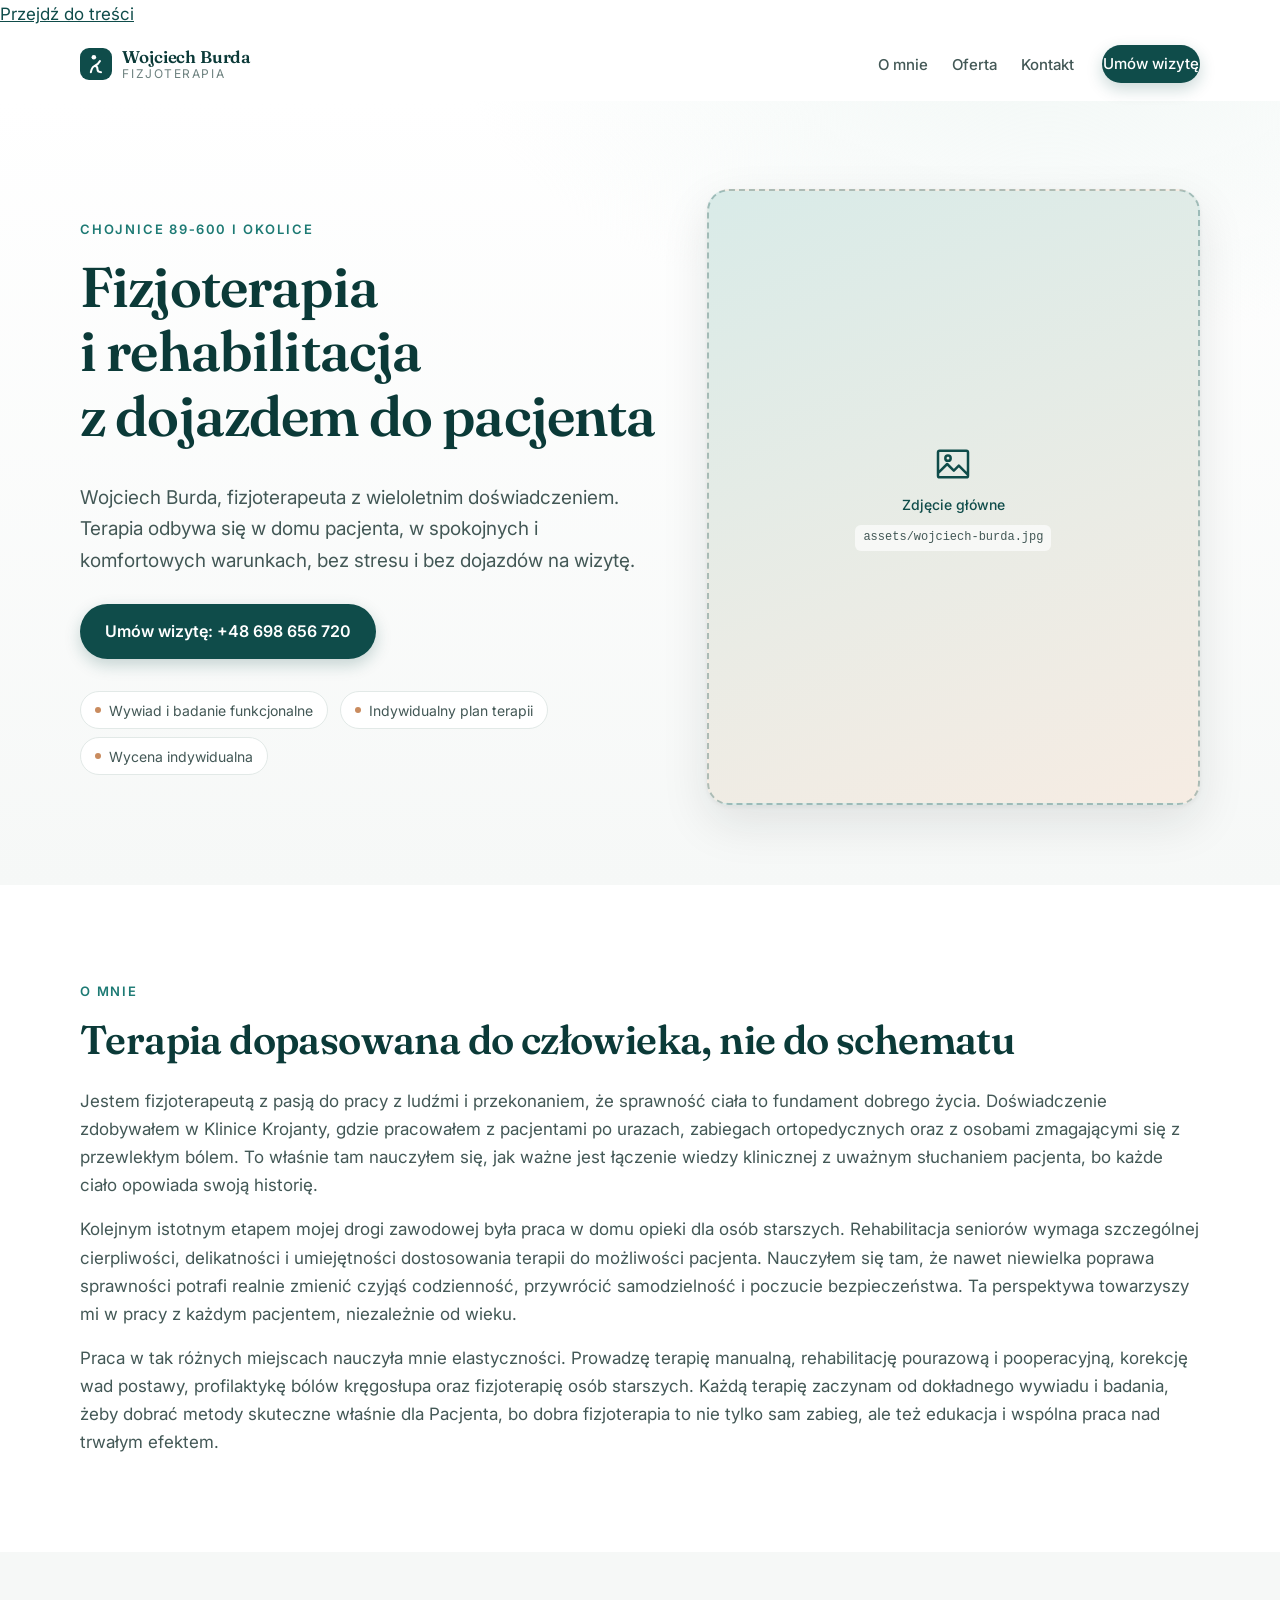
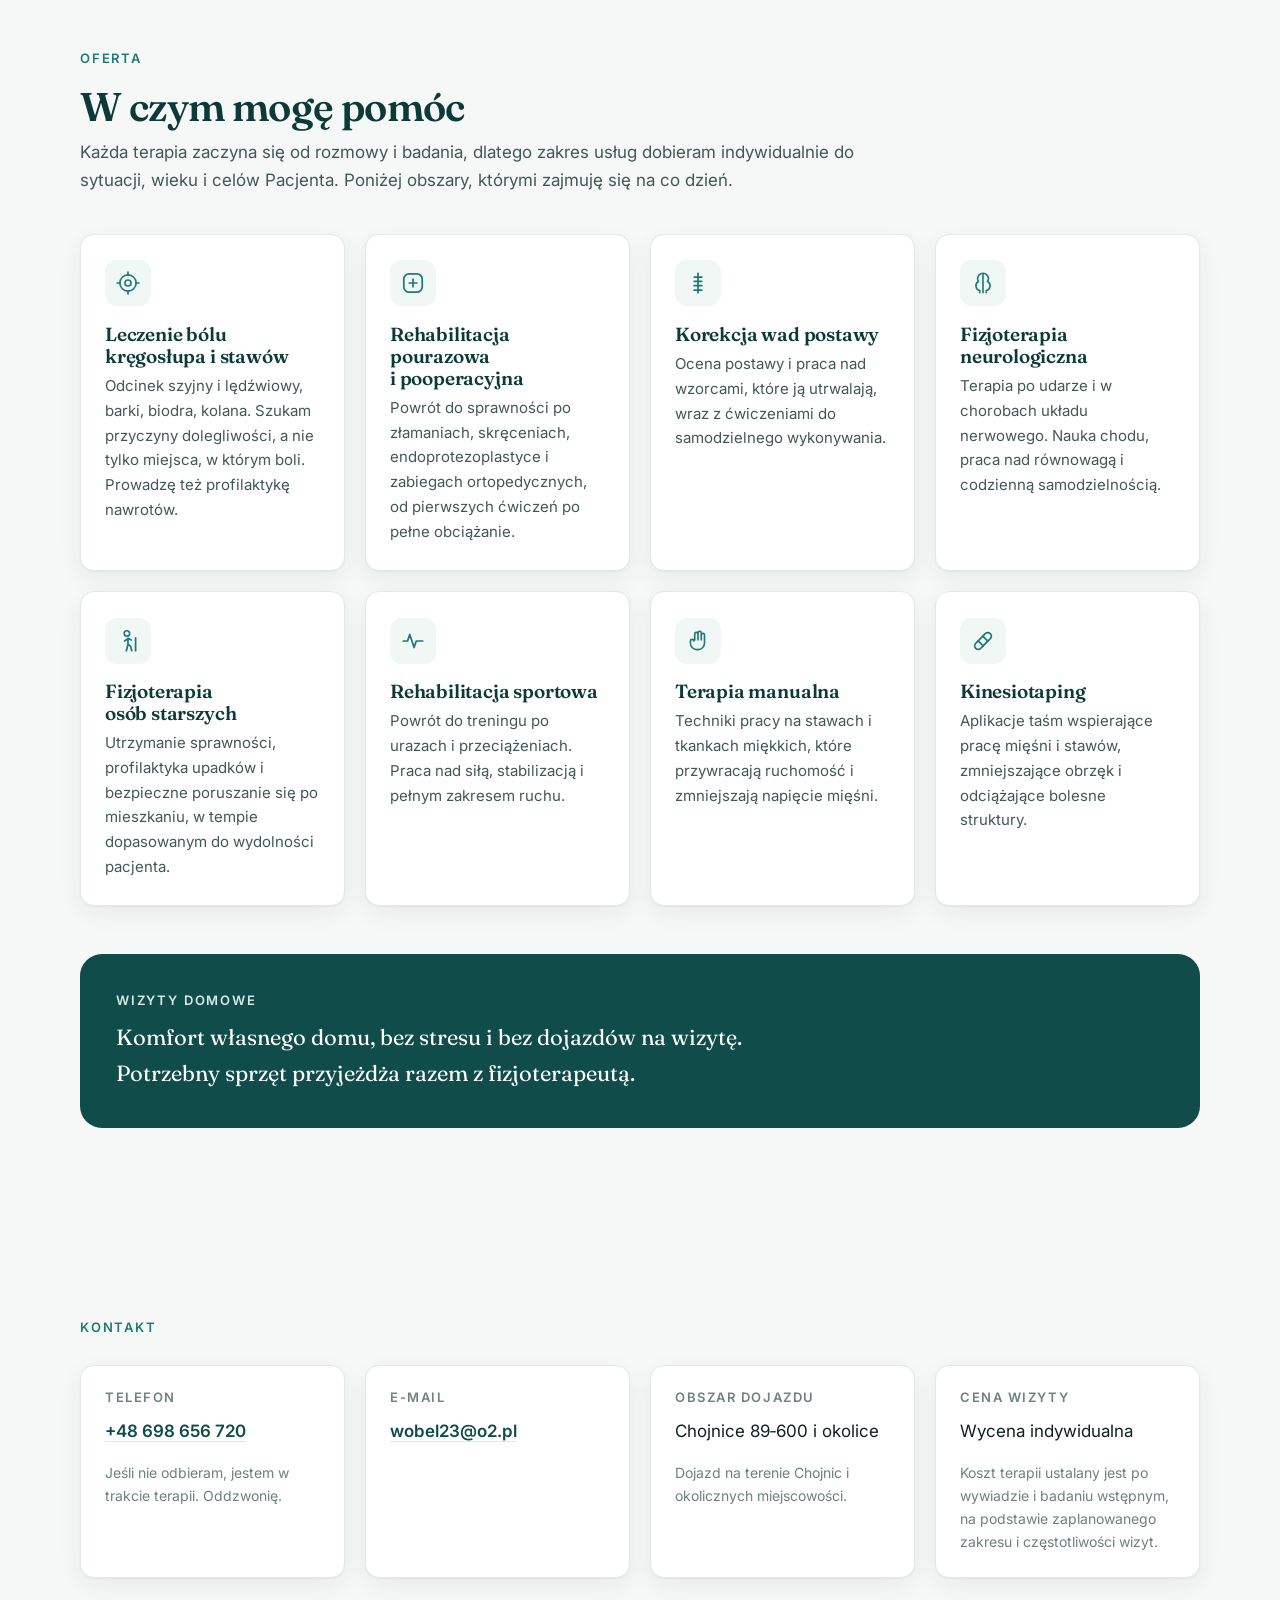
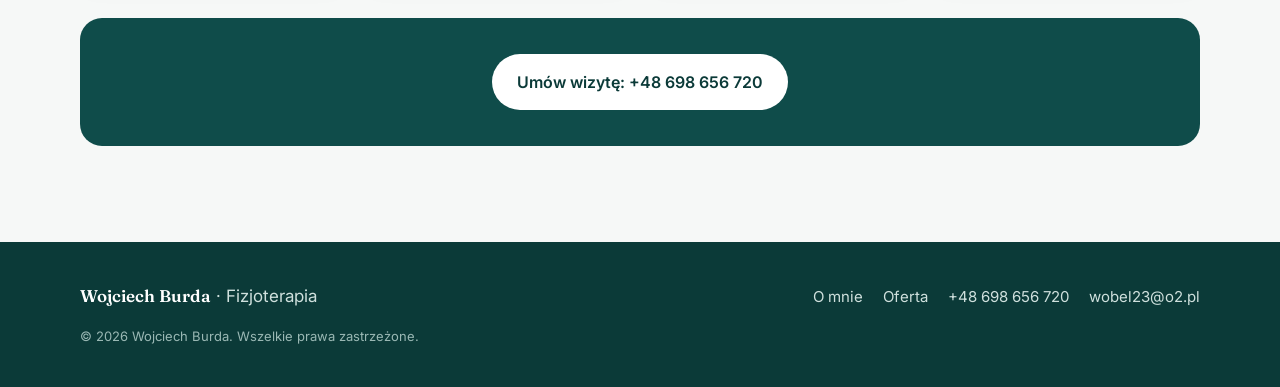
==== index.html @ 3392fbfb "Zmień znak marki na postać w ruchu Monogram WB był poprawny, ale nie mówił nic o tym, czym zajmuje s" ====
<!doctype html>
<html lang="pl">
<head>
<meta charset="utf-8">
<meta name="viewport" content="width=device-width, initial-scale=1">
<title>Wojciech Burda, fizjoterapia z dojazdem, Chojnice i okolice</title>
<meta name="description" content="Wojciech Burda, fizjoterapeuta z wieloletnim doświadczeniem. Terapia z dojazdem do domu pacjenta, Chojnice i okolice: rehabilitacja sportowa, terapia manualna, fizjoterapia neurologiczna, leczenie bólu. Tel. 698 656 720.">
<meta name="theme-color" content="#0f4c4a">
<link rel="canonical" href="https://maciejburda.github.io/burda-fizjo/">

<meta property="og:type" content="website">
<meta property="og:locale" content="pl_PL">
<meta property="og:title" content="Wojciech Burda, fizjoterapia z dojazdem, Chojnice i okolice">
<meta property="og:description" content="Terapia z dojazdem do domu pacjenta: rehabilitacja sportowa, terapia manualna, fizjoterapia neurologiczna, leczenie bólu. Tel. 698 656 720.">
<meta property="og:url" content="https://maciejburda.github.io/burda-fizjo/">
<meta property="og:image" content="https://maciejburda.github.io/burda-fizjo/assets/og-image.jpg">
<meta name="twitter:card" content="summary_large_image">

<link rel="icon" href="assets/favicon.svg" type="image/svg+xml">
<link rel="preconnect" href="https://fonts.googleapis.com">
<link rel="preconnect" href="https://fonts.gstatic.com" crossorigin>
<link rel="stylesheet" href="https://fonts.googleapis.com/css2?family=Fraunces:opsz,wght@9..144,400;9..144,600&family=Inter:wght@400;500;600&display=swap">
<link rel="stylesheet" href="styles.css">
</head>
<body>
<a class="skip-link" href="#main">Przejdź do treści</a>

<header class="site-header" id="top">
  <div class="wrap header-inner">
    <a class="brand" href="#top">
      <span class="brand-mark" aria-hidden="true">
        <svg viewBox="0 0 32 32" width="32" height="32"><rect width="32" height="32" rx="9" fill="currentColor"/><g transform="translate(4.5 4.5) scale(.719)" fill="none" stroke="#ffffff" stroke-width="2.8" stroke-linecap="round" stroke-linejoin="round"><circle cx="13" cy="6.6" r="3.2" fill="#ffffff" stroke="none"/><path d="M8.8 27.4c1.3-5.6 3.3-8.6 6-8.6 2.4 0 3.3 2.2 3.3 5 0 2.7 1.6 3.6 4.9 3.6"/><path d="M14.6 18.4c2.9-1.2 5.3-3.4 6.9-6.5"/></g></svg>
      </span>
      <span class="brand-text">
        <strong>Wojciech Burda</strong>
        <small>Fizjoterapia</small>
      </span>
    </a>

    <button class="nav-toggle" aria-expanded="false" aria-controls="site-nav" aria-label="Menu">
      <span class="nav-toggle-bars" aria-hidden="true"></span>
    </button>

    <nav class="site-nav" id="site-nav" aria-label="Nawigacja główna">
      <ul>
        <li><a href="#o-mnie">O mnie</a></li>
        <li><a href="#oferta">Oferta</a></li>
        <li><a href="#kontakt">Kontakt</a></li>
      </ul>
      <a class="btn btn-primary btn-sm nav-cta" href="tel:+48698656720">Umów wizytę</a>
    </nav>
  </div>
</header>

<main id="main">

  <section class="hero">
    <div class="wrap hero-inner">
      <div class="hero-copy">
        <p class="eyebrow">Chojnice 89&#8209;600 i okolice</p>
        <h1>Fizjoterapia i&nbsp;rehabilitacja z&nbsp;dojazdem do&nbsp;pacjenta</h1>
        <p class="lead">
          Wojciech Burda, fizjoterapeuta z wieloletnim doświadczeniem. Terapia odbywa się
          w domu pacjenta, w spokojnych i komfortowych warunkach, bez stresu i bez dojazdów
          na wizytę.
        </p>
        <div class="hero-actions">
          <a class="btn btn-primary" href="tel:+48698656720">Umów wizytę: +48&nbsp;698&nbsp;656&nbsp;720</a>
        </div>
        <ul class="hero-badges">
          <li>Wywiad i badanie funkcjonalne</li>
          <li>Indywidualny plan terapii</li>
          <li>Wycena indywidualna</li>
        </ul>
      </div>

      <div class="hero-media">
        <!-- MIEJSCE NA ZDJĘCIE. Wgraj plik do assets/ i podmień cały blok .photo-slot na:
             <img src="assets/wojciech-burda.jpg" alt="Wojciech Burda podczas terapii"> -->
        <div class="photo-slot">
            <svg viewBox="0 0 24 24" width="40" height="40" aria-hidden="true"><path d="M3 17.5 8.5 12l4 4 3-3 5.5 5.5M4 4h16a1 1 0 0 1 1 1v14a1 1 0 0 1-1 1H4a1 1 0 0 1-1-1V5a1 1 0 0 1 1-1Z" fill="none" stroke="currentColor" stroke-width="1.5" stroke-linecap="round" stroke-linejoin="round"/><circle cx="9" cy="8.5" r="1.6" fill="none" stroke="currentColor" stroke-width="1.5"/></svg>
            <span>Zdjęcie główne</span>
            <code>assets/wojciech-burda.jpg</code>
          </div>
      </div>
    </div>
  </section>

  <section class="section" id="o-mnie">
    <div class="wrap two-col">
      <div class="col-narrow">
        <p class="eyebrow">O mnie</p>
        <h2>Terapia dopasowana do&nbsp;człowieka, nie do&nbsp;schematu</h2>
      </div>
      <div class="col-wide prose">
        <p>
          Jestem fizjoterapeutą z pasją do pracy z ludźmi i przekonaniem, że sprawność ciała
          to fundament dobrego życia. Doświadczenie zdobywałem w Klinice Krojanty, gdzie
          pracowałem z pacjentami po urazach, zabiegach ortopedycznych oraz z osobami
          zmagającymi się z przewlekłym bólem. To właśnie tam nauczyłem się, jak ważne jest
          łączenie wiedzy klinicznej z uważnym słuchaniem pacjenta, bo każde ciało opowiada
          swoją historię.
        </p>
        <p>
          Kolejnym istotnym etapem mojej drogi zawodowej była praca w domu opieki dla osób
          starszych. Rehabilitacja seniorów wymaga szczególnej cierpliwości, delikatności
          i umiejętności dostosowania terapii do możliwości pacjenta. Nauczyłem się tam, że
          nawet niewielka poprawa sprawności potrafi realnie zmienić czyjąś codzienność,
          przywrócić samodzielność i poczucie bezpieczeństwa. Ta perspektywa towarzyszy mi
          w pracy z każdym pacjentem, niezależnie od wieku.
        </p>
        <p>
          Praca w tak różnych miejscach nauczyła mnie elastyczności. Prowadzę terapię manualną,
          rehabilitację pourazową i pooperacyjną, korekcję wad postawy, profilaktykę bólów
          kręgosłupa oraz fizjoterapię osób starszych. Każdą terapię zaczynam od dokładnego
          wywiadu i badania, żeby dobrać metody skuteczne właśnie dla Pacjenta, bo dobra
          fizjoterapia to nie tylko sam zabieg, ale też edukacja i wspólna praca nad trwałym
          efektem.
        </p>
      </div>
    </div>
  </section>

  <section class="section section-alt" id="oferta">
    <div class="wrap">
      <p class="eyebrow">Oferta</p>
      <h2 class="section-title">W czym mogę pomóc</h2>
      <p class="section-intro">
        Każda terapia zaczyna się od rozmowy i badania, dlatego zakres usług dobieram
        indywidualnie do sytuacji, wieku i celów Pacjenta. Poniżej obszary, którymi zajmuję się
        na co dzień.
      </p>

      <ul class="cards">
        <li class="card">
          <span class="card-icon" aria-hidden="true">
            <svg viewBox="0 0 24 24" width="26" height="26"><circle cx="12" cy="12" r="7.5" fill="none" stroke="currentColor" stroke-width="1.5"/><circle cx="12" cy="12" r="2.8" fill="none" stroke="currentColor" stroke-width="1.5"/><path d="M12 2v2.5M12 19.5V22M2 12h2.5M19.5 12H22" fill="none" stroke="currentColor" stroke-width="1.6" stroke-linecap="round"/></svg>
          </span>
          <h3>Leczenie bólu kręgosłupa i stawów</h3>
          <p>Odcinek szyjny i lędźwiowy, barki, biodra, kolana. Szukam przyczyny dolegliwości, a nie tylko miejsca, w którym boli. Prowadzę też profilaktykę nawrotów.</p>
        </li>
        <li class="card">
          <span class="card-icon" aria-hidden="true">
            <svg viewBox="0 0 24 24" width="26" height="26"><rect x="3.5" y="3.5" width="17" height="17" rx="5" fill="none" stroke="currentColor" stroke-width="1.6"/><path d="M12 8.5v7M8.5 12h7" fill="none" stroke="currentColor" stroke-width="1.6" stroke-linecap="round"/></svg>
          </span>
          <h3>Rehabilitacja pourazowa i pooperacyjna</h3>
          <p>Powrót do sprawności po złamaniach, skręceniach, endoprotezoplastyce i zabiegach ortopedycznych, od pierwszych ćwiczeń po pełne obciążanie.</p>
        </li>
        <li class="card">
          <span class="card-icon" aria-hidden="true">
            <svg viewBox="0 0 24 24" width="26" height="26"><path d="M12 3v18M8.5 6.5h7M8.5 10.5h7M8.5 14.5h7M8.5 18.5h7" fill="none" stroke="currentColor" stroke-width="1.6" stroke-linecap="round"/></svg>
          </span>
          <h3>Korekcja wad postawy</h3>
          <p>Ocena postawy i praca nad wzorcami, które ją utrwalają, wraz z ćwiczeniami do samodzielnego wykonywania.</p>
        </li>
        <li class="card">
          <span class="card-icon" aria-hidden="true">
            <svg viewBox="0 0 24 24" width="26" height="26"><path d="M12 3a5 5 0 0 0-5 5c0 1 .3 1.9.9 2.6A4.5 4.5 0 0 0 9 19v2m3-18a5 5 0 0 1 5 5c0 1-.3 1.9-.9 2.6A4.5 4.5 0 0 1 15 19v2M12 3v18" fill="none" stroke="currentColor" stroke-width="1.5" stroke-linecap="round" stroke-linejoin="round"/></svg>
          </span>
          <h3>Fizjoterapia neurologiczna</h3>
          <p>Terapia po udarze i w chorobach układu nerwowego. Nauka chodu, praca nad równowagą i codzienną samodzielnością.</p>
        </li>
        <li class="card">
          <span class="card-icon" aria-hidden="true">
            <svg viewBox="0 0 24 24" width="26" height="26"><circle cx="11" cy="5" r="2.5" fill="none" stroke="currentColor" stroke-width="1.5"/><path d="M10.5 21 12 15l2.5 2 1 4M12 15V9.5L9 12M12 9.5l3 1.5M19 9v12" fill="none" stroke="currentColor" stroke-width="1.6" stroke-linecap="round" stroke-linejoin="round"/></svg>
          </span>
          <h3>Fizjoterapia osób starszych</h3>
          <p>Utrzymanie sprawności, profilaktyka upadków i bezpieczne poruszanie się po mieszkaniu, w tempie dopasowanym do wydolności pacjenta.</p>
        </li>
        <li class="card">
          <span class="card-icon" aria-hidden="true">
            <svg viewBox="0 0 24 24" width="26" height="26"><path d="M3 12h4l2-6 4 12 2-6h6" fill="none" stroke="currentColor" stroke-width="1.6" stroke-linecap="round" stroke-linejoin="round"/></svg>
          </span>
          <h3>Rehabilitacja sportowa</h3>
          <p>Powrót do treningu po urazach i przeciążeniach. Praca nad siłą, stabilizacją i pełnym zakresem ruchu.</p>
        </li>
        <li class="card">
          <span class="card-icon" aria-hidden="true">
            <svg viewBox="0 0 24 24" width="26" height="26"><path d="M9 11V5.5a1.5 1.5 0 0 1 3 0V11m0 0V4.5a1.5 1.5 0 0 1 3 0V11m0 0V6.5a1.5 1.5 0 0 1 3 0V14a6 6 0 0 1-6 6h-1a6 6 0 0 1-6-6v-2a1.5 1.5 0 0 1 3 0" fill="none" stroke="currentColor" stroke-width="1.5" stroke-linecap="round" stroke-linejoin="round"/></svg>
          </span>
          <h3>Terapia manualna</h3>
          <p>Techniki pracy na stawach i tkankach miękkich, które przywracają ruchomość i zmniejszają napięcie mięśni.</p>
        </li>
        <li class="card">
          <span class="card-icon" aria-hidden="true">
            <svg viewBox="0 0 24 24" width="26" height="26"><g transform="rotate(-45 12 12)"><rect x="2.5" y="8.75" width="19" height="6.5" rx="3.25" fill="none" stroke="currentColor" stroke-width="1.6"/><path d="M9 8.75v6.5M15 8.75v6.5" fill="none" stroke="currentColor" stroke-width="1.6" stroke-linecap="round"/></g></svg>
          </span>
          <h3>Kinesiotaping</h3>
          <p>Aplikacje taśm wspierające pracę mięśni i stawów, zmniejszające obrzęk i odciążające bolesne struktury.</p>
        </li>
      </ul>

      <div class="cta-band cta-band-home">
        <div class="cta-band-copy">
          <p class="cta-kicker">Wizyty domowe</p>
          <p>Komfort własnego domu, bez stresu i bez dojazdów na wizytę. Potrzebny sprzęt przyjeżdża razem z fizjoterapeutą.</p>
        </div>
      </div>
    </div>
  </section>

  <section class="section section-contact" id="kontakt">
    <div class="wrap">
      <h2 class="eyebrow">Kontakt</h2>

      <div class="contact-grid">
        <div class="contact-card">
          <h3>Telefon</h3>
          <p><a class="contact-link" href="tel:+48698656720">+48&nbsp;698&nbsp;656&nbsp;720</a></p>
          <p class="muted">Jeśli nie odbieram, jestem w trakcie terapii. Oddzwonię.</p>
        </div>
        <div class="contact-card">
          <h3>E-mail</h3>
          <p><a class="contact-link" href="mailto:wobel23@o2.pl">wobel23@o2.pl</a></p>
        </div>
        <div class="contact-card">
          <h3>Obszar dojazdu</h3>
          <p>Chojnice 89&#8209;600 i okolice</p>
          <p class="muted">Dojazd na terenie Chojnic i okolicznych miejscowości.</p>
        </div>
        <div class="contact-card">
          <h3>Cena wizyty</h3>
          <p>Wycena indywidualna</p>
          <p class="muted">Koszt terapii ustalany jest po wywiadzie i badaniu wstępnym, na podstawie zaplanowanego zakresu i częstotliwości wizyt.</p>
        </div>
      </div>

      <div class="cta-band cta-band-solo">
        <a class="btn btn-primary" href="tel:+48698656720">Umów wizytę: +48&nbsp;698&nbsp;656&nbsp;720</a>
      </div>
    </div>
  </section>
</main>

<footer class="site-footer">
  <div class="wrap footer-inner">
    <p class="footer-brand"><strong>Wojciech Burda</strong> &middot; Fizjoterapia</p>
    <nav aria-label="Nawigacja w stopce">
      <ul>
        <li><a href="#o-mnie">O mnie</a></li>
        <li><a href="#oferta">Oferta</a></li>
        <li><a href="tel:+48698656720">+48&nbsp;698&nbsp;656&nbsp;720</a></li>
        <li><a href="mailto:wobel23@o2.pl">wobel23@o2.pl</a></li>
      </ul>
    </nav>
    <p class="footer-legal">&copy; <span id="year">2026</span> Wojciech Burda. Wszelkie prawa zastrzeżone.</p>
  </div>
</footer>

<script type="application/ld+json">
{
  "@context": "https://schema.org",
  "@type": "Physiotherapy",
  "name": "Wojciech Burda Fizjoterapia",
  "description": "Fizjoterapia z dojazdem do pacjenta na terenie Chojnic i okolic. Rehabilitacja sportowa, terapia manualna, fizjoterapia neurologiczna, leczenie bólu.",
  "url": "https://maciejburda.github.io/burda-fizjo/",
  "telephone": "+48698656720",
  "email": "wobel23@o2.pl",
  "medicalSpecialty": "Physiotherapy",
  "address": {
    "@type": "PostalAddress",
    "addressLocality": "Chojnice",
    "postalCode": "89-600",
    "addressCountry": "PL"
  },
  "areaServed": {
    "@type": "City",
    "name": "Chojnice"
  },
  "availableService": [
    { "@type": "MedicalTherapy", "name": "Rehabilitacja sportowa" },
    { "@type": "MedicalTherapy", "name": "Terapia manualna" },
    { "@type": "MedicalTherapy", "name": "Fizjoterapia neurologiczna" },
    { "@type": "MedicalTherapy", "name": "Leczenie bólu" }
  ]
}
</script>

<script src="script.js" defer></script>
</body>
</html>
---- styles.css ----
/* ==========================================================================
   Wojciech Burda — Fizjoterapia
   Paleta i typografia w jednym miejscu: zmień wartości poniżej, żeby
   przemalować całą stronę.
   ========================================================================== */

:root {
  --ink:        #10201f;
  --ink-soft:   #435856;
  --ink-muted:  #6d817f;

  --teal-900:   #0b3a38;
  --teal-700:   #0f4c4a;
  --teal-500:   #1d7a74;
  --teal-100:   #d9ebe8;
  --teal-50:    #f1f7f5;

  --sand:       #c98b5e;
  --sand-soft:  #f6ece3;

  --bg:         #ffffff;
  --bg-alt:     #f6f8f7;
  --line:       #e2e9e7;

  --radius:     14px;
  --radius-lg:  22px;
  --shadow:     0 1px 2px rgba(16, 32, 31, .04), 0 8px 24px rgba(16, 32, 31, .06);
  --shadow-lg:  0 2px 4px rgba(16, 32, 31, .05), 0 18px 48px rgba(16, 32, 31, .10);

  --font-sans:  "Inter", -apple-system, BlinkMacSystemFont, "Segoe UI", Roboto, Helvetica, Arial, sans-serif;
  --font-serif: "Fraunces", Georgia, "Times New Roman", serif;

  --wrap:       1120px;
  --gap:        clamp(1.5rem, 4vw, 3rem);
}

*, *::before, *::after { box-sizing: border-box; }

html {
  color-scheme: light;
  scroll-behavior: smooth;
}
@media (prefers-reduced-motion: reduce) {
  html { scroll-behavior: auto; }
  *, *::before, *::after {
    animation-duration: .001ms !important;
    transition-duration: .001ms !important;
  }
}

body {
  margin: 0;
  background: var(--bg);
  color: var(--ink);
  font-family: var(--font-sans);
  font-size: 1.0625rem;
  line-height: 1.65;
  -webkit-font-smoothing: antialiased;
}

img { max-width: 100%; height: auto; display: block; }
a { color: var(--teal-700); }
a:hover { color: var(--teal-500); }

h1, h2, h3 {
  font-family: var(--font-serif);
  font-weight: 600;
  line-height: 1.15;
  letter-spacing: -.015em;
  color: var(--teal-900);
  margin: 0 0 .6em;
  text-wrap: balance;
}
h1 { font-size: clamp(2.25rem, 5.2vw, 3.5rem); }
h2 { font-size: clamp(1.75rem, 3.6vw, 2.5rem); }
h3 { font-size: 1.1875rem; letter-spacing: -.01em; }
p  { margin: 0 0 1rem; }
p:last-child { margin-bottom: 0; }

.wrap {
  width: min(100% - 2.5rem, var(--wrap));
  margin-inline: auto;
}

}

.skip-link {
  position: absolute; left: 1rem; top: -4rem; z-index: 100;
  background: var(--teal-700); color: #fff;
  padding: .7rem 1.1rem; border-radius: 0 0 var(--radius) var(--radius);
  text-decoration: none; transition: top .15s ease;
}
.skip-link:focus { top: 0; color: #fff; }

:where(a, button, summary, input):focus-visible {
  outline: 3px solid var(--sand);
  outline-offset: 3px;
  border-radius: 4px;
}

/* --------------------------------------------------------- Header / nav */

.site-header {
  position: sticky; top: 0; z-index: 50;
  background: rgba(255, 255, 255, .88);
  backdrop-filter: blur(10px);
  border-bottom: 1px solid transparent;
  transition: border-color .2s ease, box-shadow .2s ease;
}
.site-header.is-stuck {
  border-bottom-color: var(--line);
  box-shadow: 0 6px 20px rgba(16, 32, 31, .05);
}
.header-inner {
  display: flex; align-items: center; justify-content: space-between;
  gap: 1rem; min-height: 72px;
}

.brand {
  display: inline-flex; align-items: center; gap: .65rem;
  text-decoration: none; color: var(--teal-700);
}
.brand-mark { display: grid; place-items: center; color: var(--teal-700); }
.brand-text { display: grid; line-height: 1.15; }
.brand-text strong {
  font-family: var(--font-serif); font-weight: 600;
  font-size: 1.0625rem; color: var(--teal-900); letter-spacing: -.01em;
}
.brand-text small {
  font-size: .75rem; letter-spacing: .13em; text-transform: uppercase;
  color: var(--ink-muted);
}

.site-nav { display: flex; align-items: center; gap: 1.75rem; }
.site-nav ul {
  display: flex; align-items: center; gap: 1.5rem;
  list-style: none; margin: 0; padding: 0;
}
.site-nav a {
  color: var(--ink-soft); text-decoration: none;
  font-size: .9375rem; font-weight: 500;
  padding: .35rem 0; position: relative;
}
.site-nav a::after {
  content: ""; position: absolute; left: 0; right: 100%; bottom: 0;
  height: 2px; background: var(--sand);
  transition: right .22s ease;
}
.site-nav a:hover { color: var(--teal-900); }
.site-nav a:hover::after { right: 0; }

/* CTA w nagłówku musi wygrać z regułą koloru `.site-nav a`. */
.site-nav .nav-cta { color: #fff; }
.site-nav .nav-cta:hover { color: #fff; }
.site-nav .nav-cta::after { display: none; }

.nav-toggle {
  display: none; width: 44px; height: 44px;
  border: 1px solid var(--line); border-radius: 12px;
  background: #fff; cursor: pointer;
  align-items: center; justify-content: center;
}
.nav-toggle-bars,
.nav-toggle-bars::before,
.nav-toggle-bars::after {
  display: block; width: 18px; height: 2px; border-radius: 2px;
  background: var(--teal-900); transition: transform .2s ease, opacity .2s ease;
}
.nav-toggle-bars { position: relative; }
.nav-toggle-bars::before, .nav-toggle-bars::after {
  content: ""; position: absolute; left: 0;
}
.nav-toggle-bars::before { top: -6px; }
.nav-toggle-bars::after  { top: 6px; }
.nav-toggle[aria-expanded="true"] .nav-toggle-bars { background: transparent; }
.nav-toggle[aria-expanded="true"] .nav-toggle-bars::before { transform: translateY(6px) rotate(45deg); }
.nav-toggle[aria-expanded="true"] .nav-toggle-bars::after  { transform: translateY(-6px) rotate(-45deg); }

/* --------------------------------------------------------------- Buttons */

.btn {
  display: inline-flex; align-items: center; justify-content: center;
  gap: .5rem; padding: .85rem 1.5rem;
  border-radius: 999px; border: 1px solid transparent;
  font-size: 1rem; font-weight: 600; text-decoration: none;
  cursor: pointer; transition: transform .15s ease, background .18s ease, box-shadow .18s ease, color .18s ease;
}
.btn-sm { padding: .6rem 1.15rem; font-size: .9375rem; }
.btn-primary {
  background: var(--teal-700); color: #fff;
  box-shadow: 0 6px 16px rgba(15, 76, 74, .22);
}
.btn-primary:hover { background: var(--teal-500); color: #fff; transform: translateY(-1px); }

/* ------------------------------------------------------------------ Hero */

.hero {
  position: relative; overflow: hidden;
  padding: clamp(3rem, 7vw, 5.5rem) 0 clamp(3rem, 7vw, 5rem);
  background:
    radial-gradient(60rem 32rem at 82% -10%, var(--teal-50), transparent 62%),
    linear-gradient(180deg, #fff 0%, var(--bg-alt) 100%);
}
.hero-inner {
  display: grid; gap: var(--gap);
  grid-template-columns: minmax(0, 1.08fr) minmax(0, .92fr);
  align-items: center;
}
.eyebrow {
  font-family: var(--font-sans);
  font-size: .8125rem; font-weight: 600; letter-spacing: .14em;
  text-transform: uppercase; color: var(--teal-500);
  margin: 0 0 .9rem;
}
/* W sekcji kontaktowej etykieta jest jedynym nagłówkiem, więc potrzebuje
   odstępu, który normalnie dawał tytuł sekcji. */
.section-contact h2.eyebrow { margin-bottom: 1.9rem; }
.lead {
  font-size: clamp(1.0625rem, 1.6vw, 1.1875rem);
  color: var(--ink-soft); max-width: 34em;
}
.hero-actions {
  display: flex; flex-wrap: wrap; gap: .75rem; margin-top: 1.75rem;
}
.hero-badges {
  display: flex; flex-wrap: wrap; gap: .5rem .75rem;
  list-style: none; margin: 2rem 0 0; padding: 0;
}
.hero-badges li {
  display: inline-flex; align-items: center; gap: .45rem;
  background: #fff; border: 1px solid var(--line); border-radius: 999px;
  padding: .4rem .9rem; font-size: .875rem; color: var(--ink-soft);
}
.hero-badges li::before {
  content: ""; width: 6px; height: 6px; border-radius: 50%;
  background: var(--sand); flex: none;
}

.hero-media img,
.hero-media .photo-slot {
  border-radius: var(--radius-lg);
  box-shadow: var(--shadow-lg);
  aspect-ratio: 4 / 5;
  width: 100%;
  object-fit: cover;
}

/* Miejsce na zdjęcie, które klient wgra później. Po podmianie na <img>
   ta klasa znika ze strony razem z ramką. */
.photo-slot {
  display: grid; place-content: center; justify-items: center; gap: .55rem;
  background: linear-gradient(160deg, var(--teal-100), var(--sand-soft));
  border: 2px dashed rgba(15, 76, 74, .3);
  border-radius: var(--radius-lg);
  color: var(--teal-700); text-align: center;
  padding: 1.5rem; font-size: .875rem; font-weight: 500;
}
.photo-slot code {
  font-family: ui-monospace, SFMono-Regular, Menlo, Consolas, monospace;
  font-size: .75rem; font-weight: 400;
  background: rgba(255, 255, 255, .65);
  padding: .2rem .5rem; border-radius: 6px;
  color: var(--ink-soft);
}

/* -------------------------------------------------------------- Sections */

.section { padding: clamp(3.5rem, 8vw, 6rem) 0; }
section[id] { scroll-margin-top: 88px; }
.section-alt { background: var(--bg-alt); }
.section-title { margin-bottom: .5rem; }
.section-intro { color: var(--ink-soft); max-width: 46em; margin-bottom: 2.5rem; }
}

.two-col {
  display: grid; gap: var(--gap);
  grid-template-columns: minmax(0, .8fr) minmax(0, 1.2fr);
  align-items: start;
}
.col-narrow { position: sticky; top: 100px; }
.prose p { color: var(--ink-soft); }

/* ----------------------------------------------------------------- Cards */

.cards {
  list-style: none; margin: 0; padding: 0;
  display: grid; gap: 1.25rem;
  grid-template-columns: repeat(auto-fit, minmax(255px, 1fr));
}
.card {
  background: #fff; border: 1px solid var(--line);
  border-radius: var(--radius); padding: 1.6rem 1.5rem;
  box-shadow: var(--shadow);
  transition: transform .18s ease, box-shadow .18s ease, border-color .18s ease;
}
.card:hover {
  transform: translateY(-3px);
  box-shadow: var(--shadow-lg);
  border-color: var(--teal-100);
}
.card-icon {
  display: grid; place-items: center;
  width: 46px; height: 46px; border-radius: 12px;
  background: var(--teal-50); color: var(--teal-500);
  margin-bottom: 1.1rem;
}
.card h3 { margin-bottom: .4rem; }
.card p { color: var(--ink-soft); font-size: .9375rem; margin: 0; }


/* --------------------------------------------------------------- Kontakt */

.section-contact { background: var(--bg-alt); }
.contact-grid {
  display: grid; gap: 1.25rem;
  grid-template-columns: repeat(auto-fit, minmax(230px, 1fr));
  margin-bottom: 2.5rem;
}
.contact-card {
  background: #fff; border: 1px solid var(--line);
  border-radius: var(--radius); padding: 1.5rem;
  box-shadow: var(--shadow);
}
.contact-card h3 {
  font-family: var(--font-sans); font-size: .8125rem; font-weight: 600;
  letter-spacing: .12em; text-transform: uppercase; color: var(--ink-muted);
  margin-bottom: .75rem;
}
.contact-link {
  font-size: 1.0625rem; font-weight: 600; text-decoration: none;
  color: var(--teal-700); border-bottom: 1px solid var(--teal-100);
}
.contact-link:hover { border-bottom-color: var(--teal-500); }
.muted { color: var(--ink-muted); font-size: .875rem; margin-top: .5rem; }


.cta-band {
  display: flex; flex-wrap: wrap; align-items: center; justify-content: space-between;
  gap: 1.25rem;
  background: var(--teal-700); color: #fff;
  border-radius: var(--radius-lg); padding: clamp(1.5rem, 4vw, 2.25rem);
}
.cta-band p {
  margin: 0; font-family: var(--font-serif); font-size: clamp(1.125rem, 2.2vw, 1.375rem);
  max-width: 32em;
}
.cta-band .btn-primary { background: #fff; color: var(--teal-900); box-shadow: none; }
.cta-band .btn-primary:hover { background: var(--sand-soft); color: var(--teal-900); }

.cta-band-home { margin-top: 3rem; gap: 1.5rem 2rem; }
/* Pasek z samym przyciskiem: bez akapitu space-between nie ma czego rozsuwać. */
.cta-band-solo { justify-content: center; }
.cta-band-copy { flex: 1 1 auto; min-width: min(22rem, 100%); max-width: 40rem; }
.cta-band-copy .btn { margin-top: 1.4rem; }
.cta-band .cta-kicker {
  font-family: var(--font-sans);
  font-size: .8125rem; font-weight: 600;
  letter-spacing: .14em; text-transform: uppercase;
  color: var(--teal-100); margin-bottom: .45rem;
}

/* ---------------------------------------------------------------- Footer */

.site-footer {
  background: var(--teal-900); color: #cfe0dd;
  padding: 2.5rem 0;
}
.footer-inner {
  display: flex; flex-wrap: wrap; align-items: center; justify-content: space-between;
  gap: 1rem;
}
.footer-brand { margin: 0; }
.footer-brand strong { color: #fff; font-family: var(--font-serif); font-weight: 600; }
.site-footer ul {
  display: flex; flex-wrap: wrap; gap: 1.25rem;
  list-style: none; margin: 0; padding: 0;
}
.site-footer a { color: #cfe0dd; text-decoration: none; font-size: .9375rem; }
.site-footer a:hover { color: #fff; text-decoration: underline; }
.footer-legal { margin: 0; font-size: .8125rem; color: #9ab8b4; width: 100%; }

/* --------------------------------------------------------------- Reveals */

.reveal {
  opacity: 0; transform: translateY(14px);
  transition: opacity .5s ease, transform .5s ease;
}
.reveal.is-visible { opacity: 1; transform: none; }

/* ----------------------------------------------------------- Responsive */

@media (max-width: 900px) {
  .hero-inner,
  .two-col { grid-template-columns: 1fr; }
  .col-narrow { position: static; }
  .hero-media { order: -1; max-width: 420px; }
  .hero-media img, .hero-media .photo-slot { aspect-ratio: 4 / 3; }
}

@media (max-width: 980px) {
  .nav-toggle { display: inline-flex; }
  .site-nav {
    position: absolute; inset: 72px 0 auto;
    flex-direction: column; align-items: stretch; gap: 0;
    background: #fff; border-bottom: 1px solid var(--line);
    padding: .5rem 1.25rem 1.25rem;
    box-shadow: var(--shadow-lg);
    display: none;
  }
  .site-nav.is-open { display: flex; }
  .site-nav ul { flex-direction: column; align-items: stretch; gap: 0; }
  .site-nav li + li { border-top: 1px solid var(--line); }
  .site-nav a { display: block; padding: .9rem 0; font-size: 1rem; }
  .site-nav a::after { display: none; }
  .site-nav .nav-cta {
    display: inline-flex;
    margin-top: 1rem;
    padding: .9rem 1.5rem;
  }
  .cta-band { flex-direction: column; align-items: flex-start; }
  .cta-band-solo { align-items: center; }
}

@media print {
  .site-header, .nav-toggle, .hero-actions, .cta-band { display: none; }
  body { font-size: 11pt; }
}
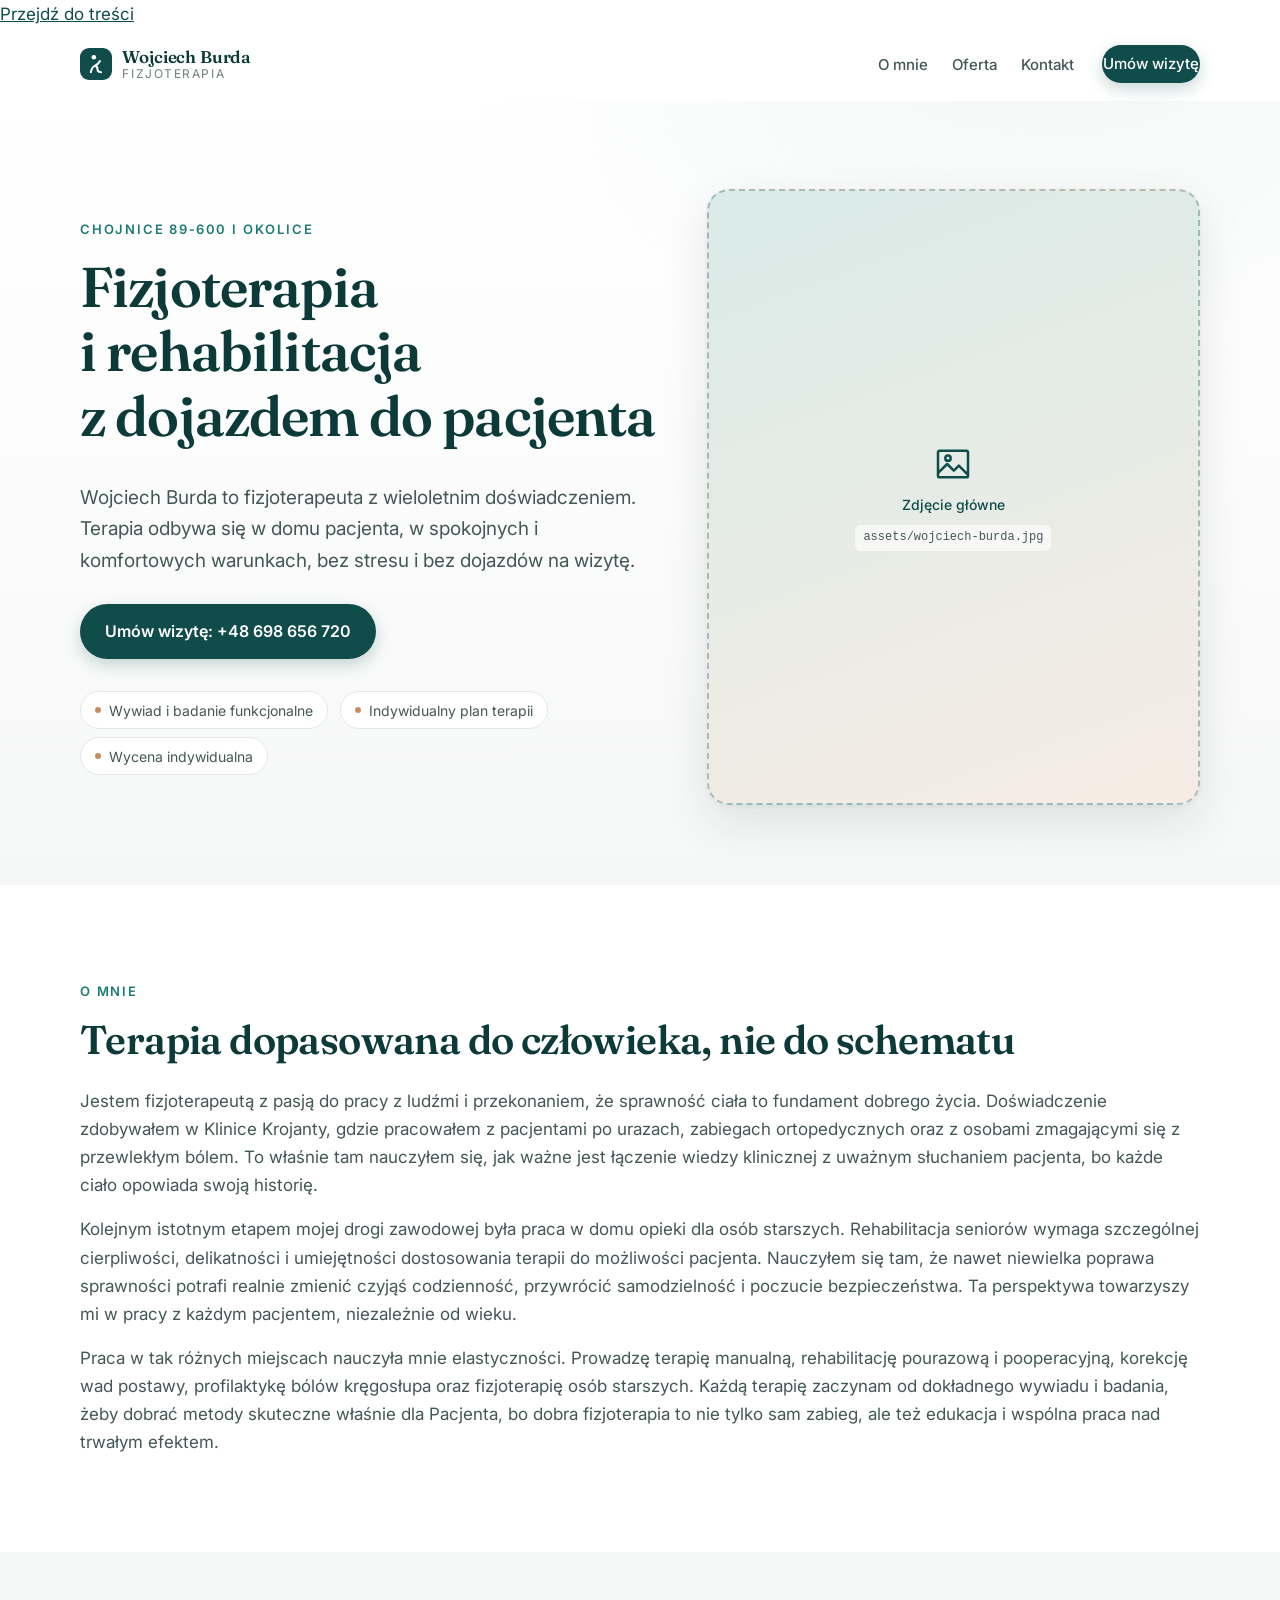
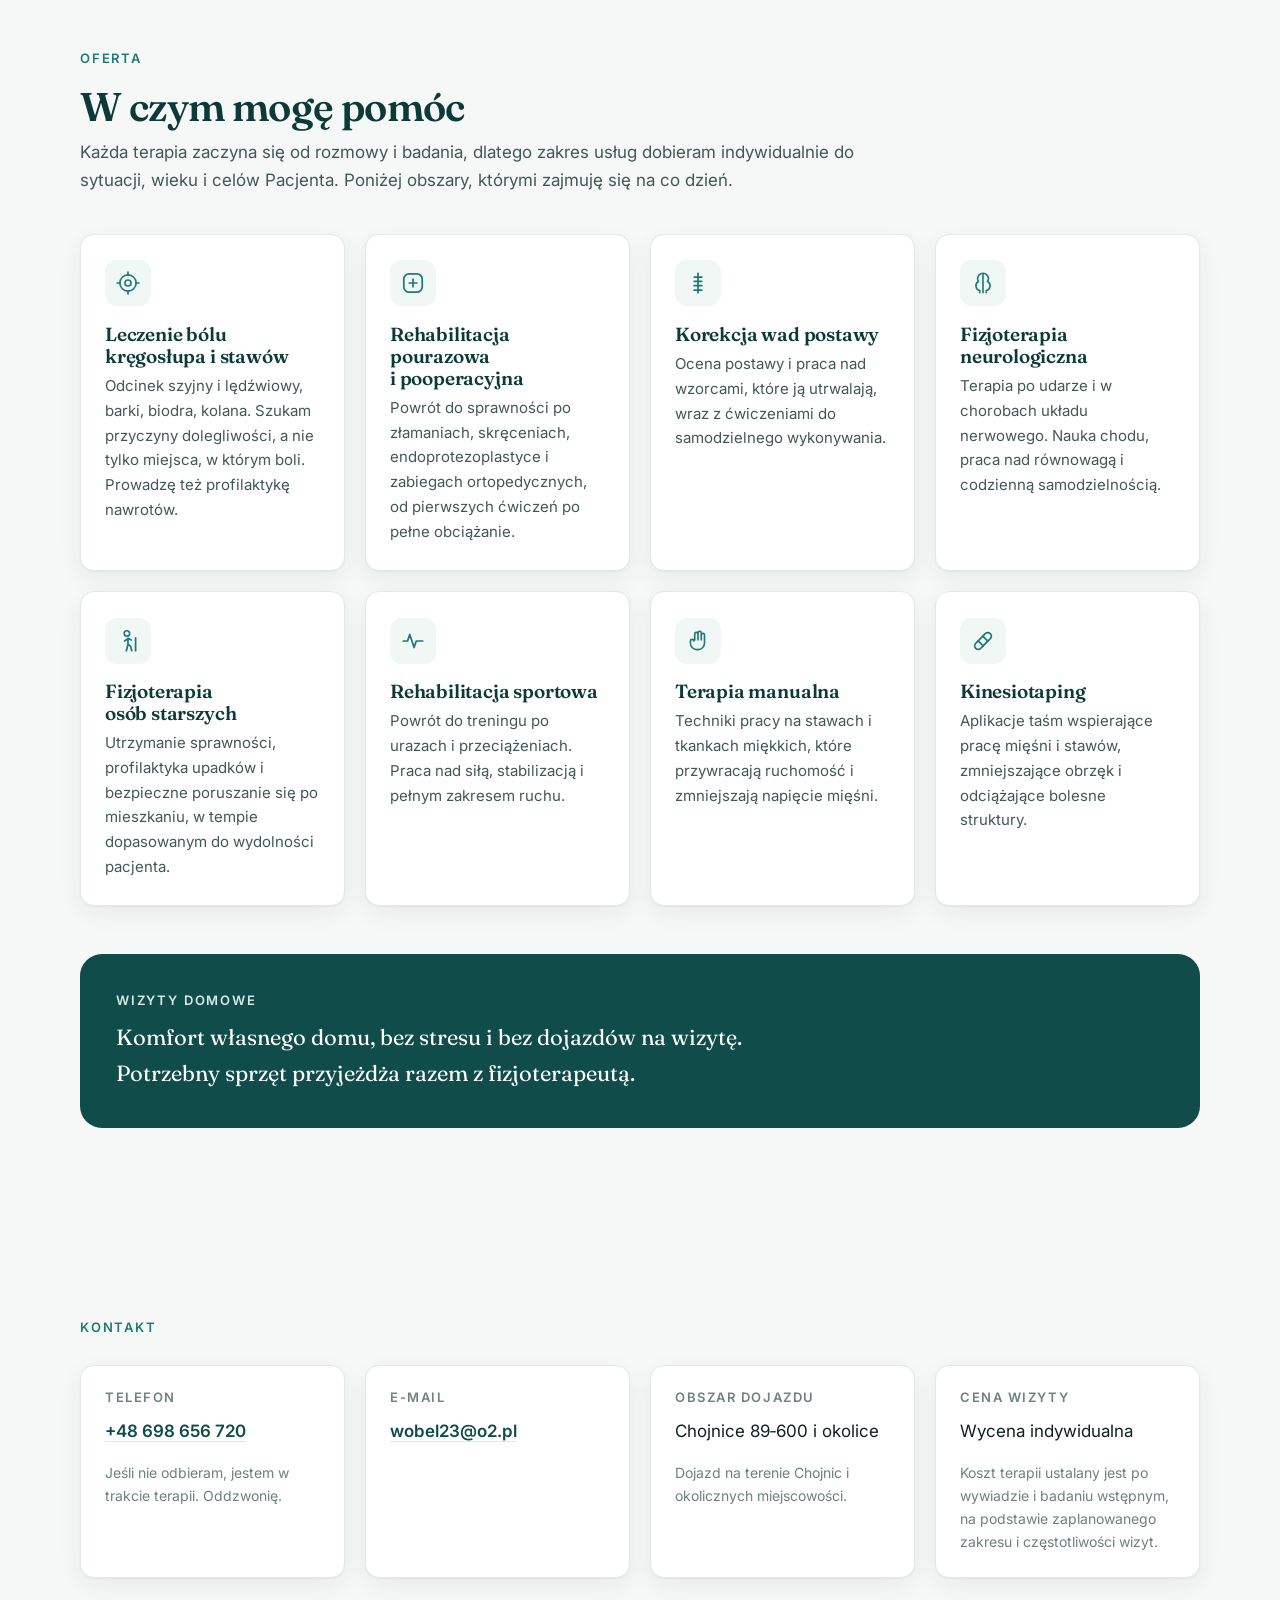
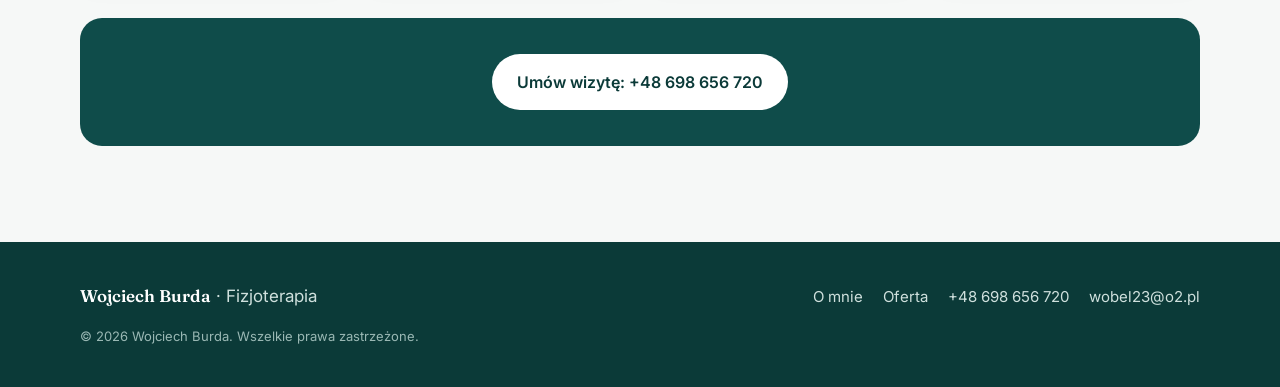
==== commit c871df9d: "Dopisz orzeczenie w zdaniu przedstawiającym fizjoterapeutę "Wojciech Burda to fizjoterapeuta z wielo" ====
--- a/index.html
+++ b/index.html
@@ -4,7 +4,7 @@
 <meta charset="utf-8">
 <meta name="viewport" content="width=device-width, initial-scale=1">
 <title>Wojciech Burda, fizjoterapia z dojazdem, Chojnice i okolice</title>
-<meta name="description" content="Wojciech Burda, fizjoterapeuta z wieloletnim doświadczeniem. Terapia z dojazdem do domu pacjenta, Chojnice i okolice: rehabilitacja sportowa, terapia manualna, fizjoterapia neurologiczna, leczenie bólu. Tel. 698 656 720.">
+<meta name="description" content="Wojciech Burda to fizjoterapeuta z wieloletnim doświadczeniem. Terapia z dojazdem do domu pacjenta, Chojnice i okolice: rehabilitacja sportowa, terapia manualna, fizjoterapia neurologiczna, leczenie bólu. Tel. 698 656 720.">
 <meta name="theme-color" content="#0f4c4a">
 <link rel="canonical" href="https://maciejburda.github.io/burda-fizjo/">
 
@@ -60,7 +60,7 @@
         <p class="eyebrow">Chojnice 89&#8209;600 i okolice</p>
         <h1>Fizjoterapia i&nbsp;rehabilitacja z&nbsp;dojazdem do&nbsp;pacjenta</h1>
         <p class="lead">
-          Wojciech Burda, fizjoterapeuta z wieloletnim doświadczeniem. Terapia odbywa się
+          Wojciech Burda to fizjoterapeuta z wieloletnim doświadczeniem. Terapia odbywa się
           w domu pacjenta, w spokojnych i komfortowych warunkach, bez stresu i bez dojazdów
           na wizytę.
         </p>
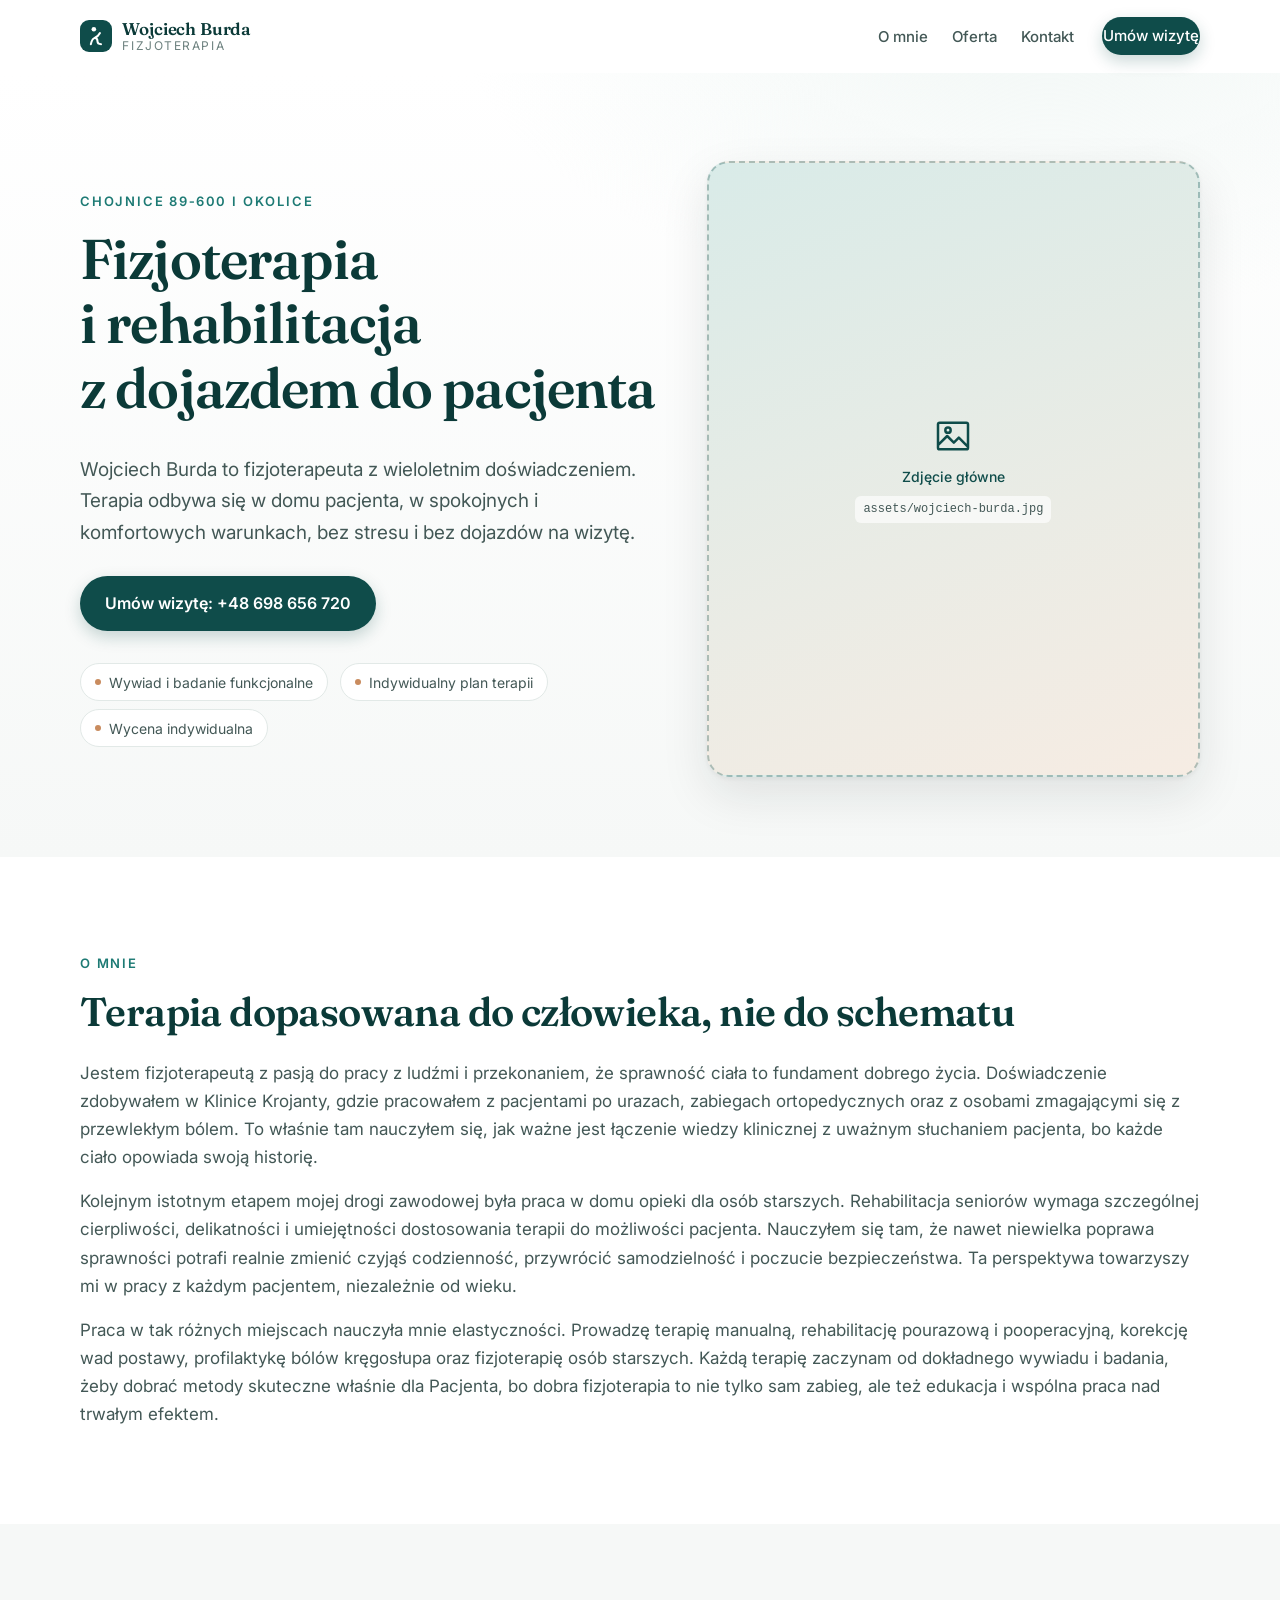
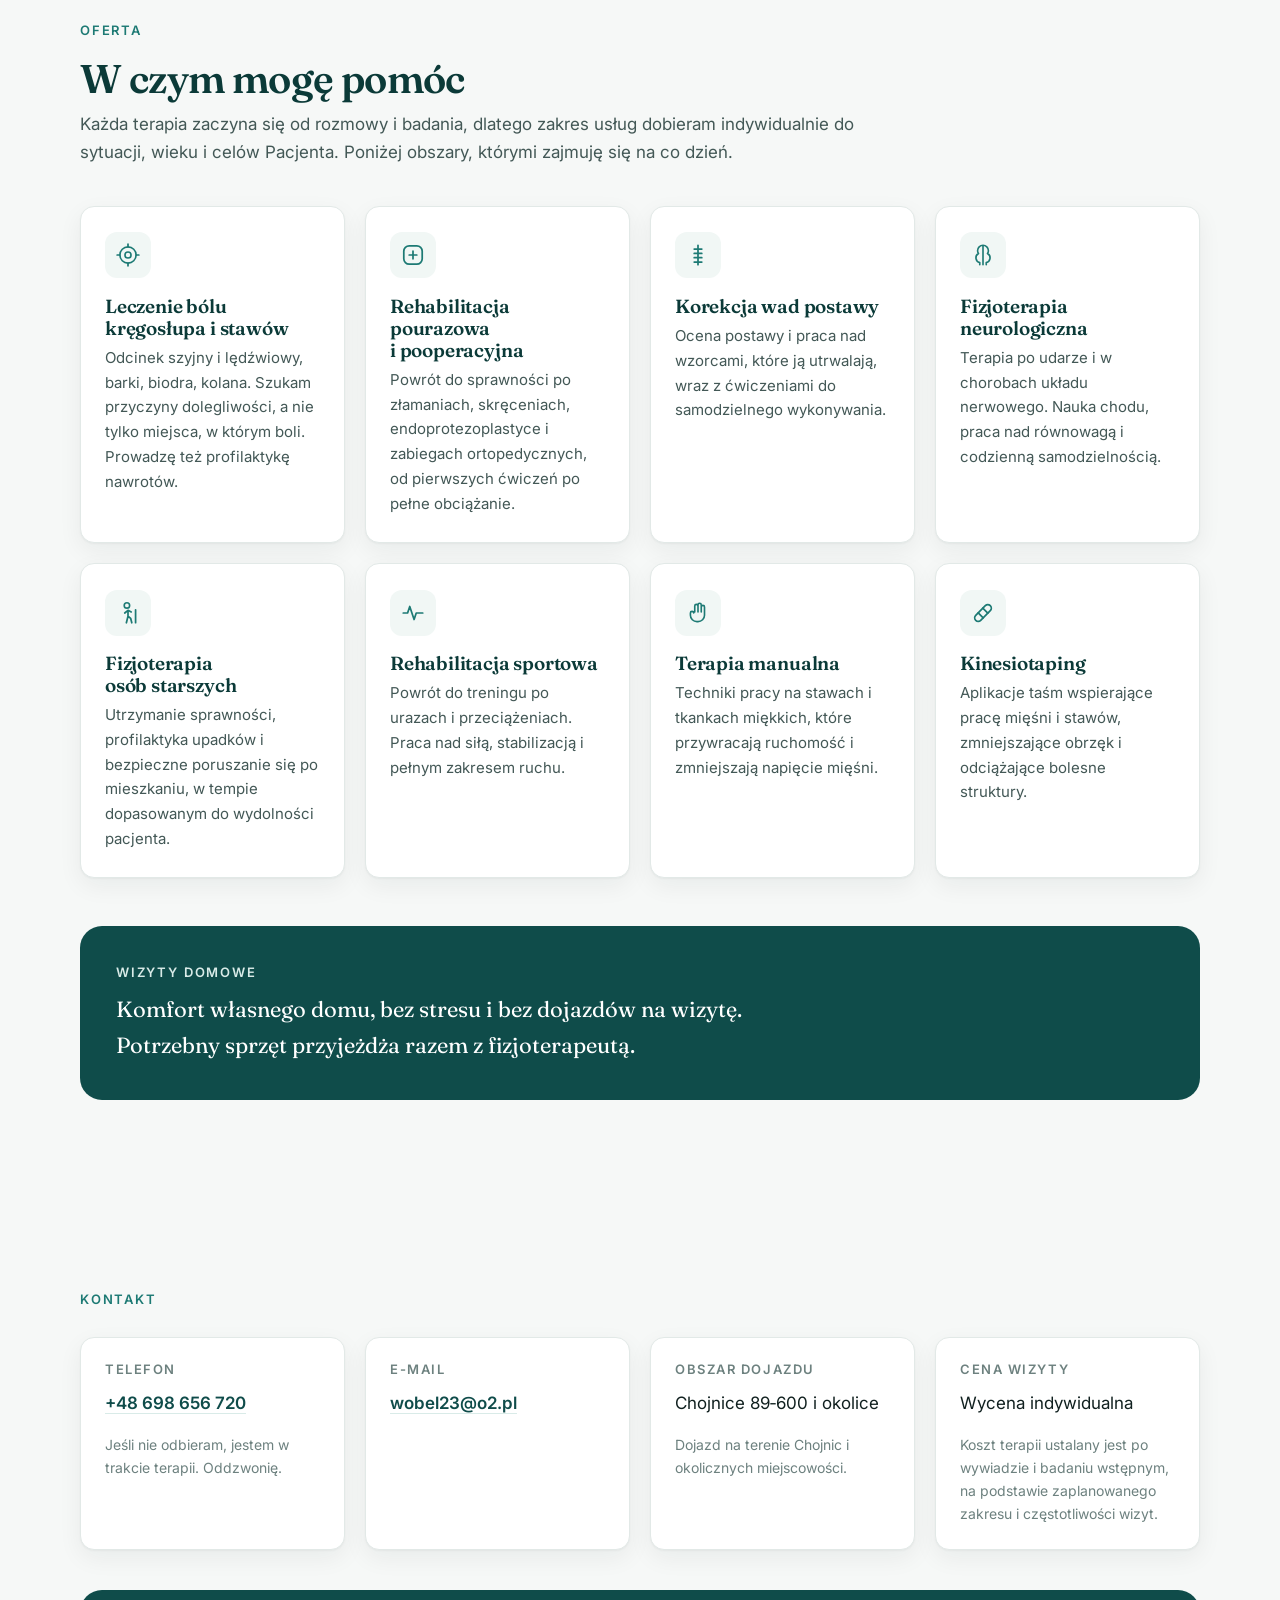
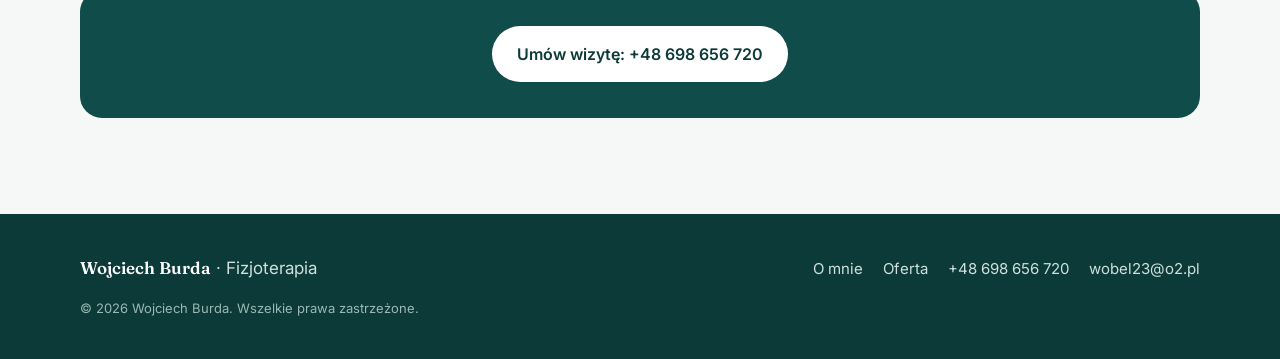
==== commit a6035348: "Usuń odnośnik przeskoku do treści Odnośnik był chowany ujemną wartością top, więc sprężyste przewija" ====
--- a/index.html
+++ b/index.html
@@ -23,8 +23,6 @@
 <link rel="stylesheet" href="styles.css">
 </head>
 <body>
-<a class="skip-link" href="#main">Przejdź do treści</a>
-
 <header class="site-header" id="top">
   <div class="wrap header-inner">
     <a class="brand" href="#top">
--- a/styles.css
+++ b/styles.css
@@ -84,13 +84,6 @@
 
 }
 
-.skip-link {
-  position: absolute; left: 1rem; top: -4rem; z-index: 100;
-  background: var(--teal-700); color: #fff;
-  padding: .7rem 1.1rem; border-radius: 0 0 var(--radius) var(--radius);
-  text-decoration: none; transition: top .15s ease;
-}
-.skip-link:focus { top: 0; color: #fff; }
 
 :where(a, button, summary, input):focus-visible {
   outline: 3px solid var(--sand);
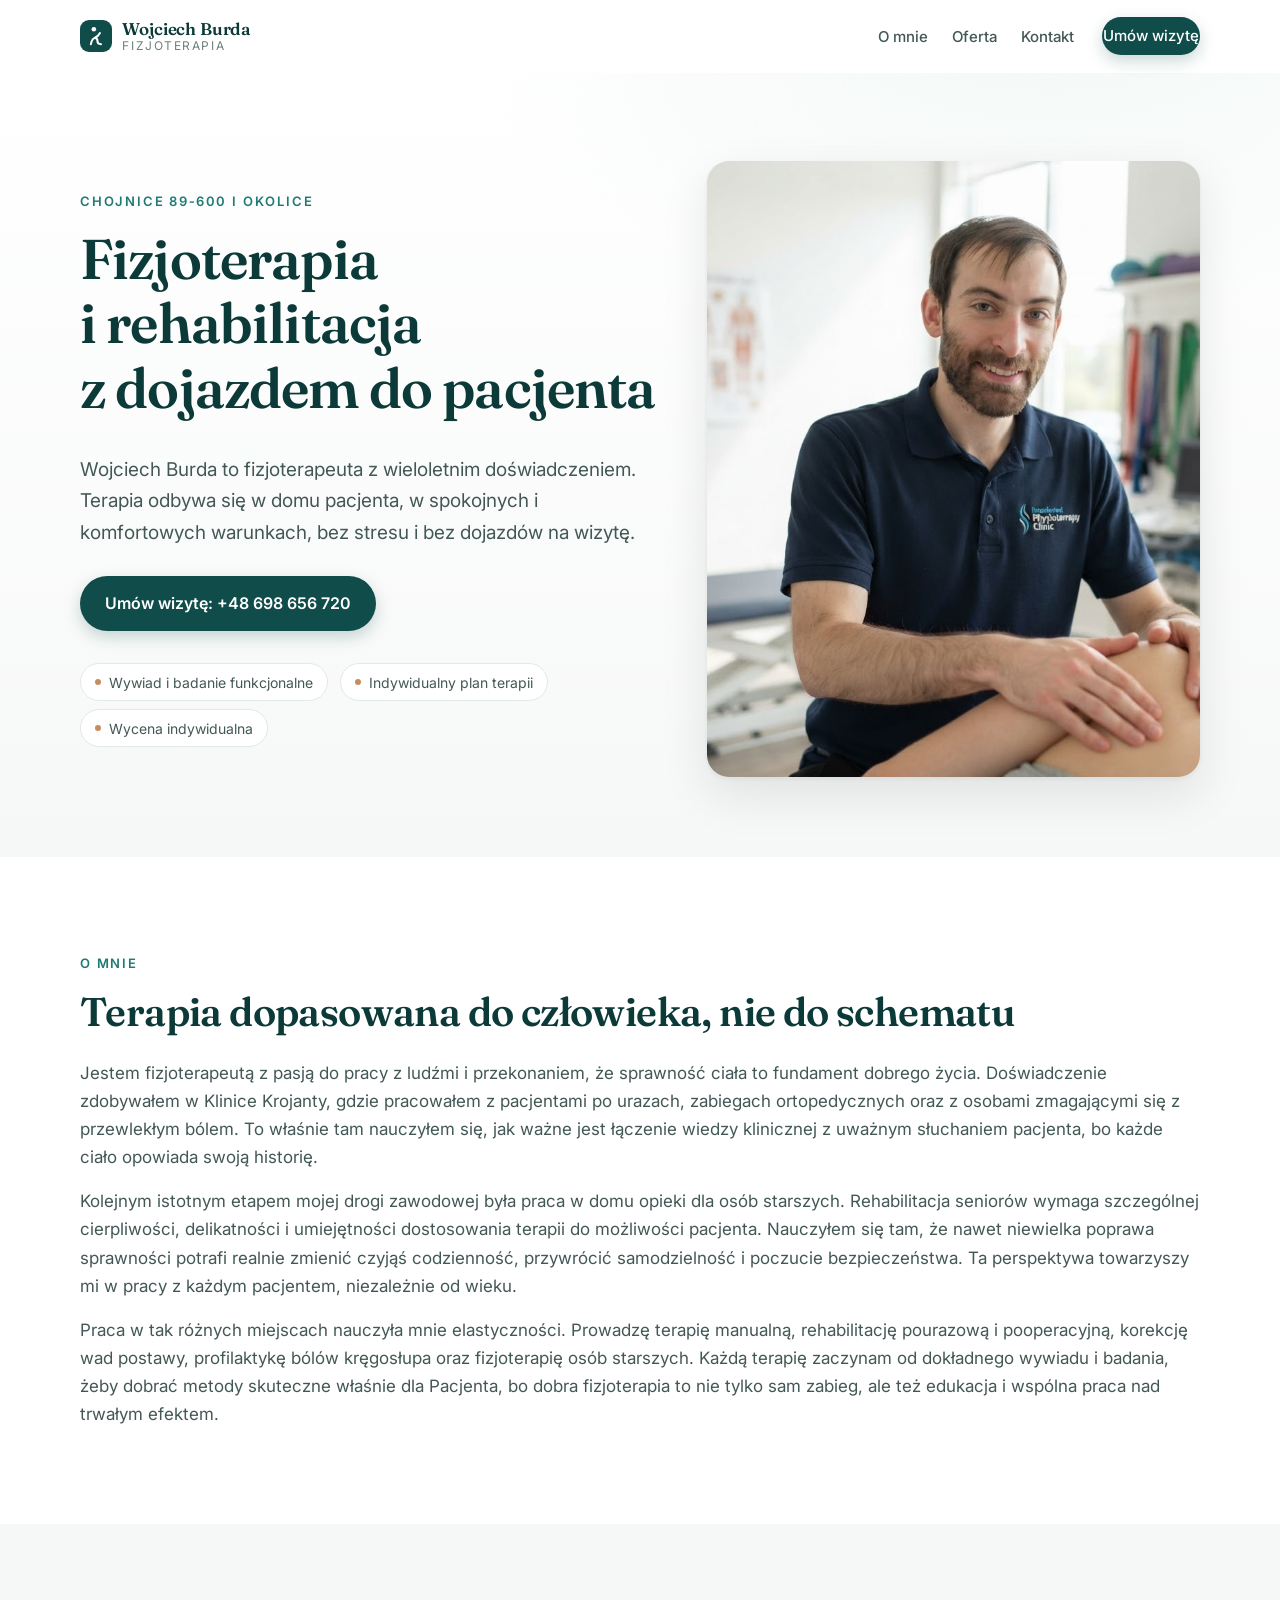
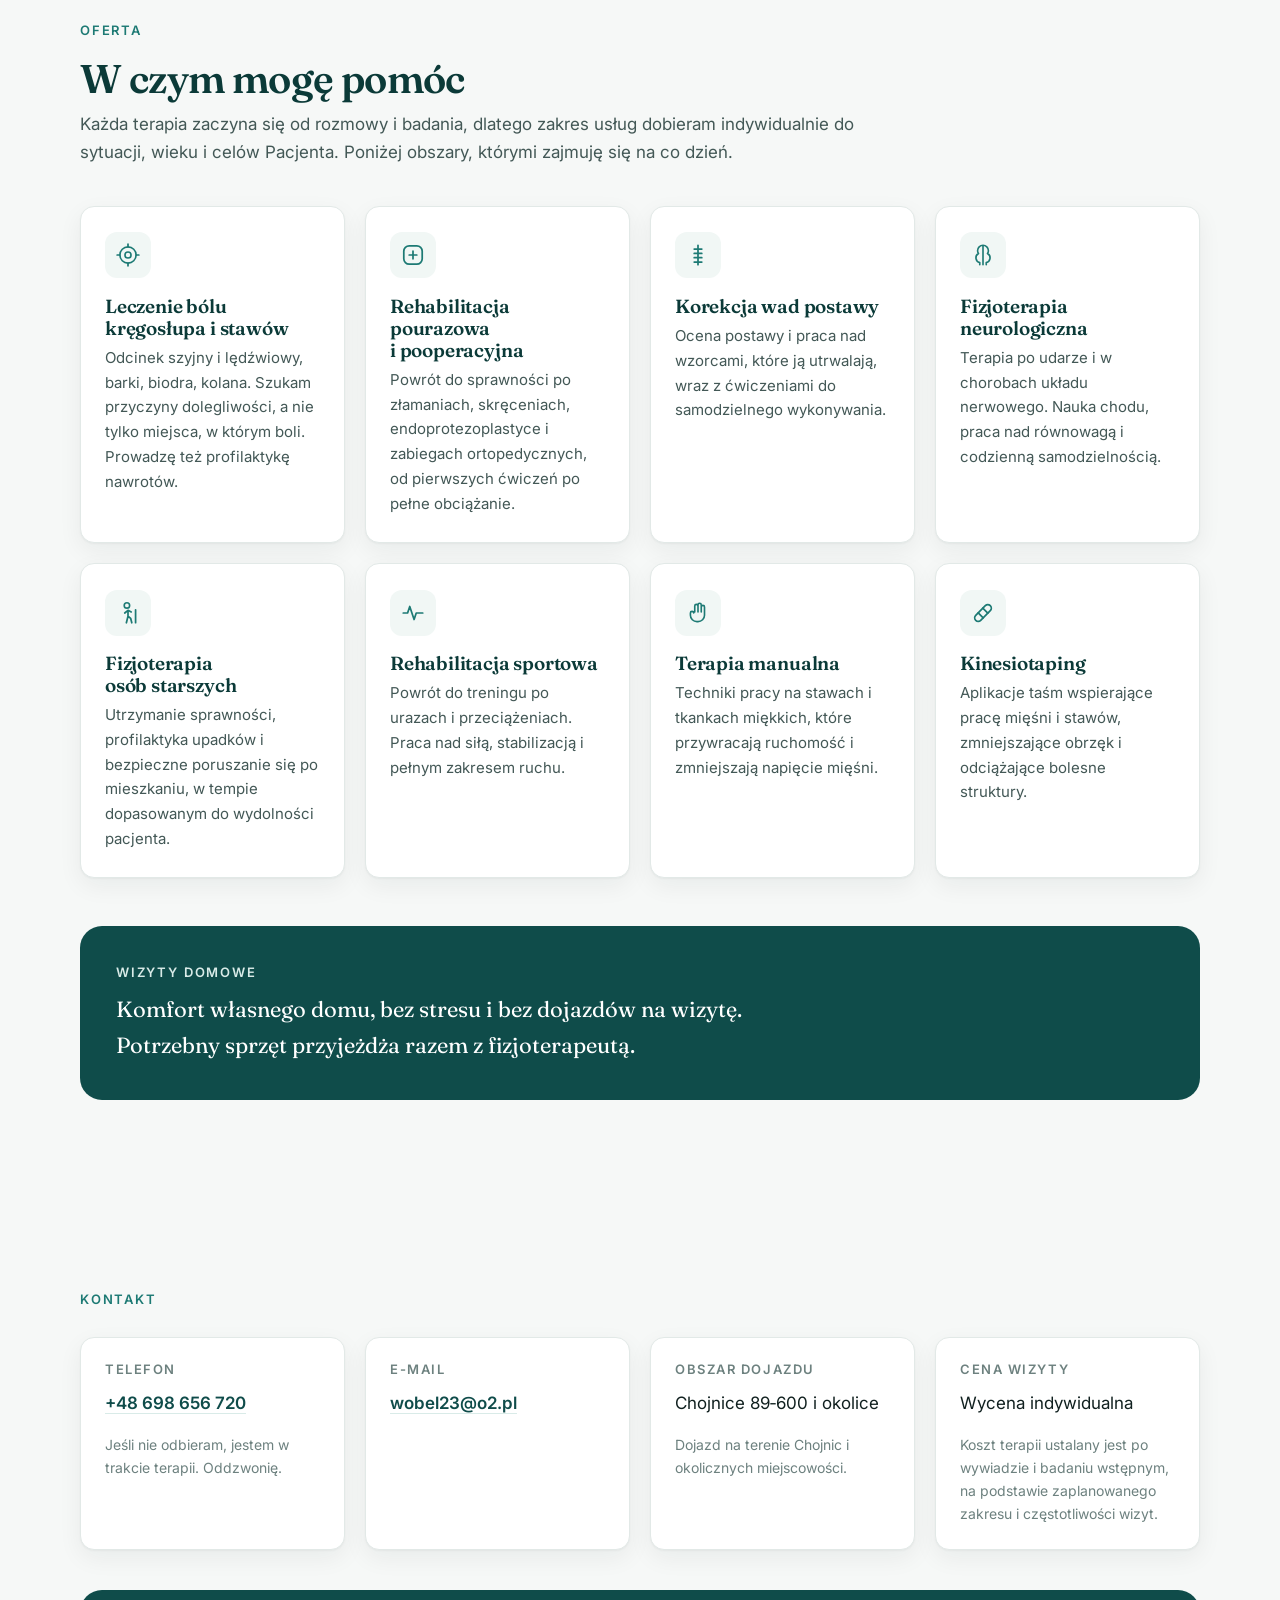
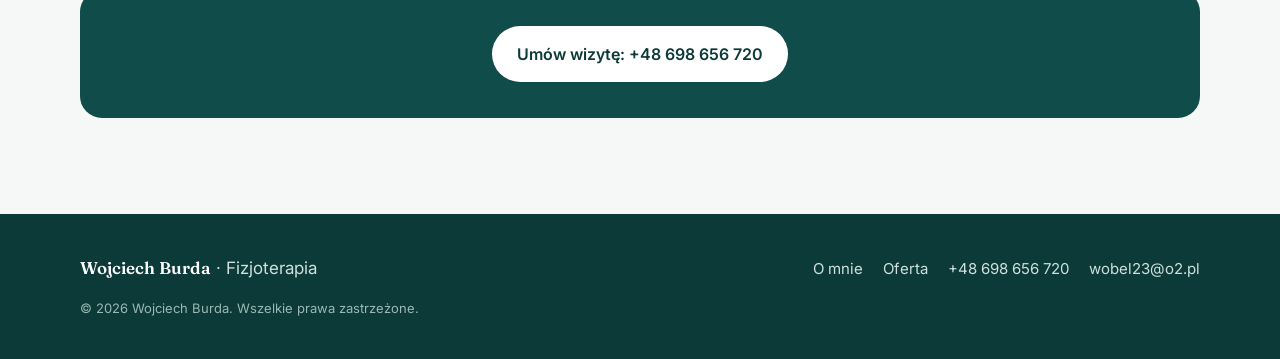
==== commit 95975fbf: "Wstaw zdjęcie fizjoterapeuty w sekcji powitalnej Ramka zastępcza ustępuje miejsca zdjęciu. Oryginał " ====
--- a/index.html
+++ b/index.html
@@ -73,13 +73,8 @@
       </div>
 
       <div class="hero-media">
-        <!-- MIEJSCE NA ZDJĘCIE. Wgraj plik do assets/ i podmień cały blok .photo-slot na:
-             <img src="assets/wojciech-burda.jpg" alt="Wojciech Burda podczas terapii"> -->
-        <div class="photo-slot">
-            <svg viewBox="0 0 24 24" width="40" height="40" aria-hidden="true"><path d="M3 17.5 8.5 12l4 4 3-3 5.5 5.5M4 4h16a1 1 0 0 1 1 1v14a1 1 0 0 1-1 1H4a1 1 0 0 1-1-1V5a1 1 0 0 1 1-1Z" fill="none" stroke="currentColor" stroke-width="1.5" stroke-linecap="round" stroke-linejoin="round"/><circle cx="9" cy="8.5" r="1.6" fill="none" stroke="currentColor" stroke-width="1.5"/></svg>
-            <span>Zdjęcie główne</span>
-            <code>assets/wojciech-burda.jpg</code>
-          </div>
+        <img src="assets/wojciech-burda.jpg" width="1196" height="896"
+             alt="Wojciech Burda podczas terapii, dłonie na kolanie pacjenta">
       </div>
     </div>
   </section>
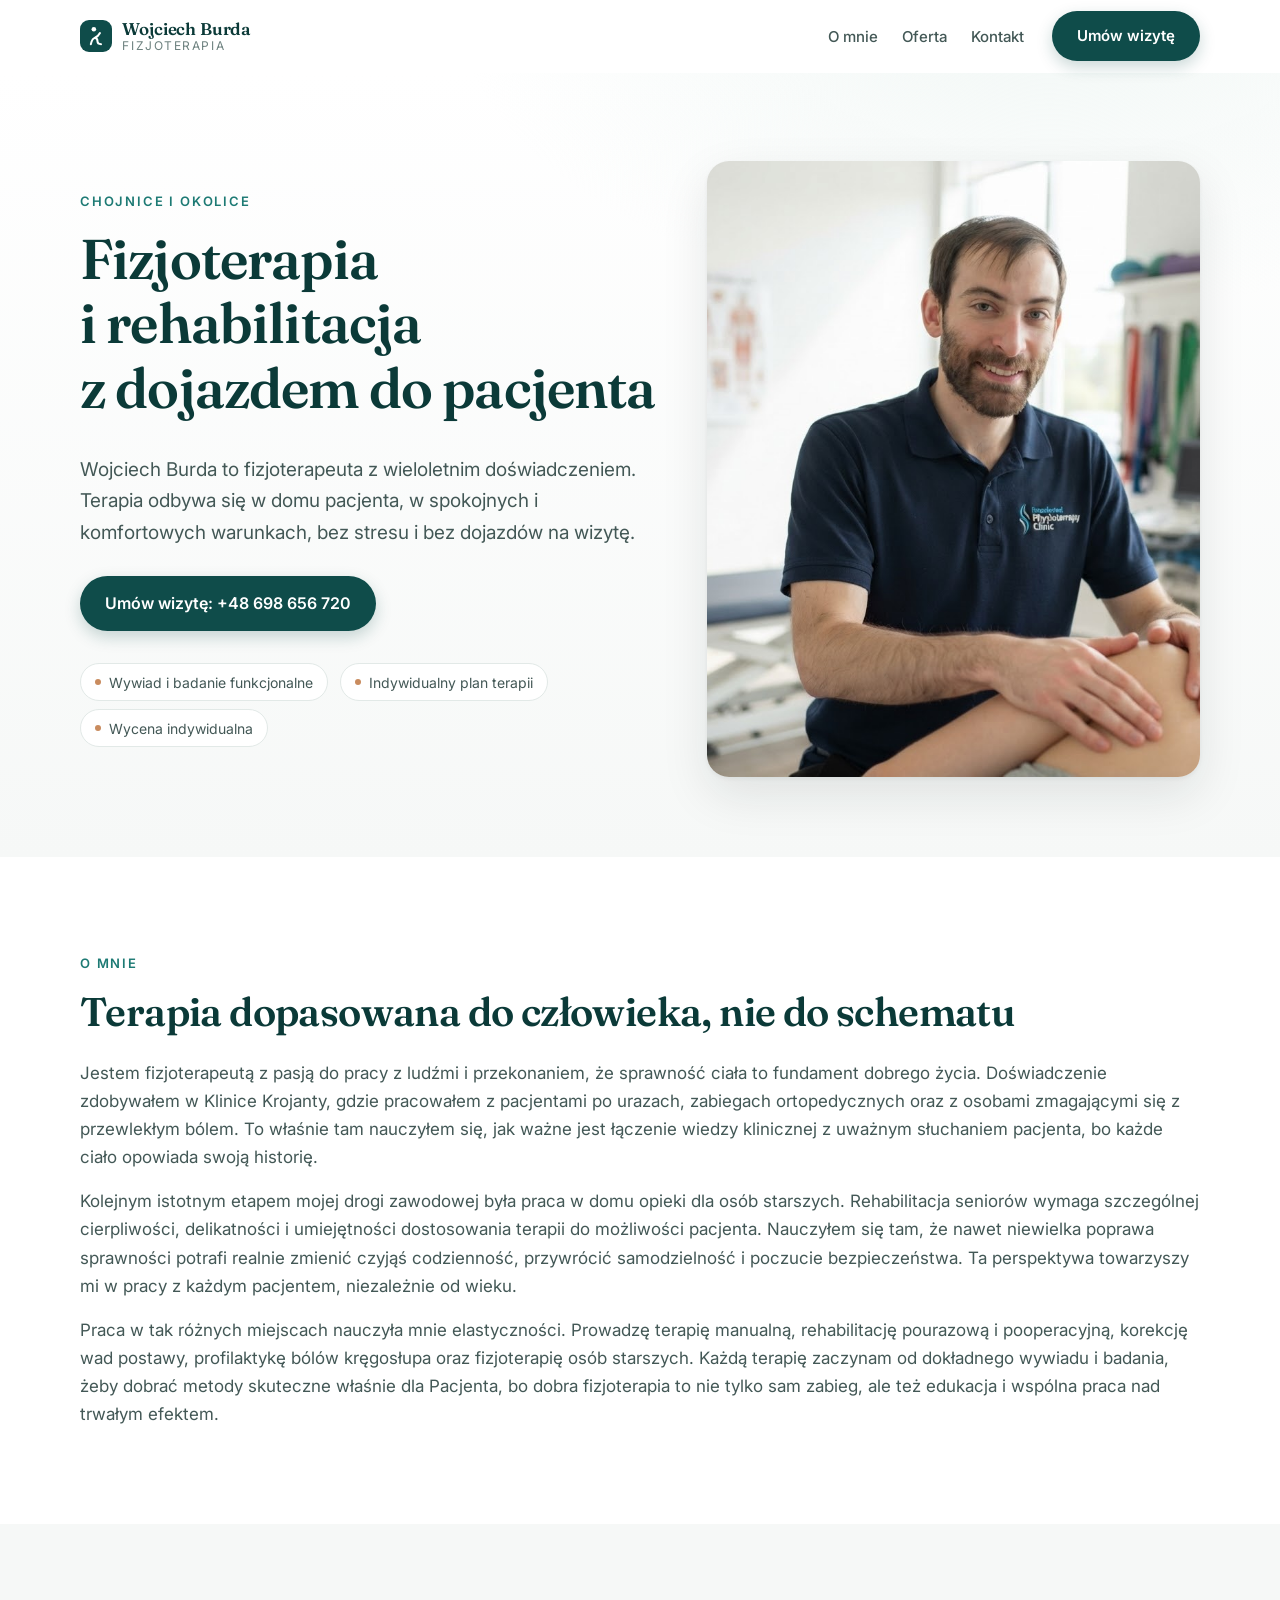
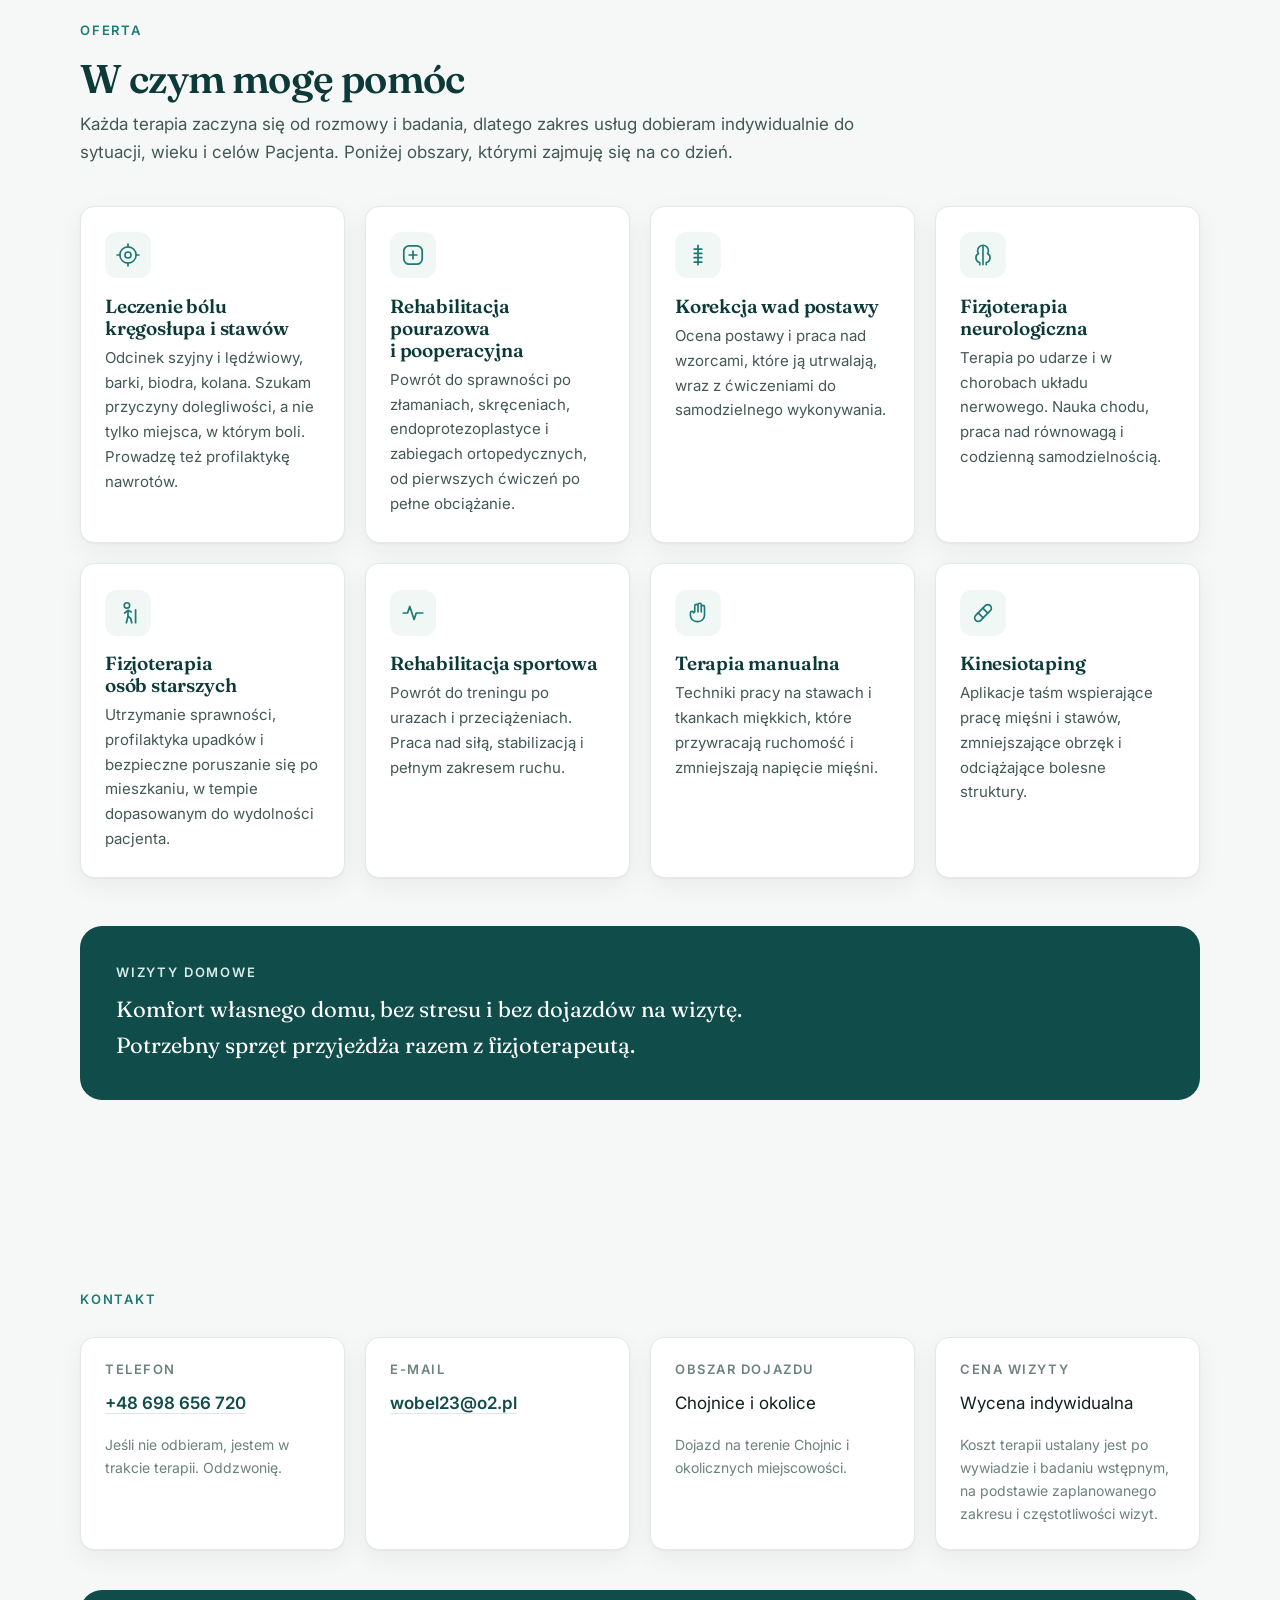
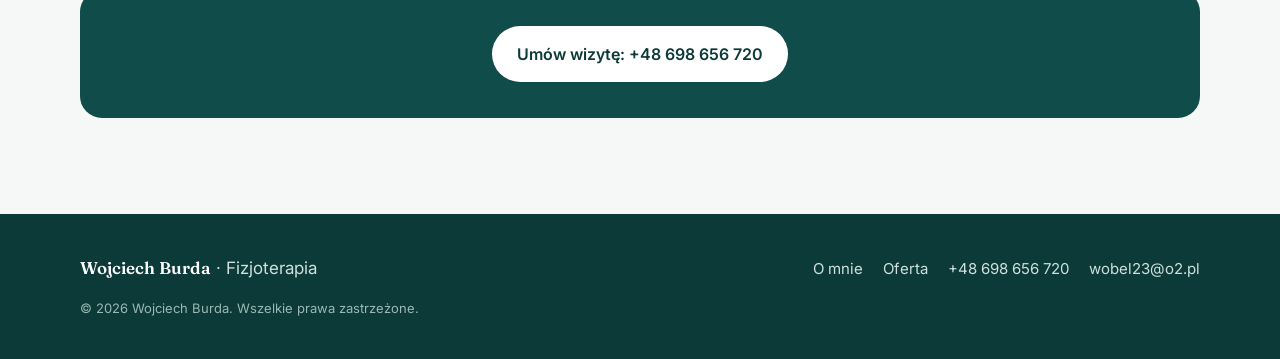
==== commit 011abc61: "Napraw padding przycisku w menu i usuń kod pocztowy z treści Przycisk "Umów wizytę" w nagłówku nie m" ====
--- a/index.html
+++ b/index.html
@@ -6,14 +6,14 @@
 <title>Wojciech Burda, fizjoterapia z dojazdem, Chojnice i okolice</title>
 <meta name="description" content="Wojciech Burda to fizjoterapeuta z wieloletnim doświadczeniem. Terapia z dojazdem do domu pacjenta, Chojnice i okolice: rehabilitacja sportowa, terapia manualna, fizjoterapia neurologiczna, leczenie bólu. Tel. 698 656 720.">
 <meta name="theme-color" content="#0f4c4a">
-<link rel="canonical" href="https://maciejburda.github.io/burda-fizjo/">
+<link rel="canonical" href="https://burdafizjo.pl/">
 
 <meta property="og:type" content="website">
 <meta property="og:locale" content="pl_PL">
 <meta property="og:title" content="Wojciech Burda, fizjoterapia z dojazdem, Chojnice i okolice">
 <meta property="og:description" content="Terapia z dojazdem do domu pacjenta: rehabilitacja sportowa, terapia manualna, fizjoterapia neurologiczna, leczenie bólu. Tel. 698 656 720.">
-<meta property="og:url" content="https://maciejburda.github.io/burda-fizjo/">
-<meta property="og:image" content="https://maciejburda.github.io/burda-fizjo/assets/og-image.jpg">
+<meta property="og:url" content="https://burdafizjo.pl/">
+<meta property="og:image" content="https://burdafizjo.pl/assets/og-image.jpg">
 <meta name="twitter:card" content="summary_large_image">
 
 <link rel="icon" href="assets/favicon.svg" type="image/svg+xml">
@@ -45,7 +45,7 @@
         <li><a href="#oferta">Oferta</a></li>
         <li><a href="#kontakt">Kontakt</a></li>
       </ul>
-      <a class="btn btn-primary btn-sm nav-cta" href="tel:+48698656720">Umów wizytę</a>
+      <a class="btn btn-primary nav-cta" href="tel:+48698656720">Umów wizytę</a>
     </nav>
   </div>
 </header>
@@ -55,7 +55,7 @@
   <section class="hero">
     <div class="wrap hero-inner">
       <div class="hero-copy">
-        <p class="eyebrow">Chojnice 89&#8209;600 i okolice</p>
+        <p class="eyebrow">Chojnice i okolice</p>
         <h1>Fizjoterapia i&nbsp;rehabilitacja z&nbsp;dojazdem do&nbsp;pacjenta</h1>
         <p class="lead">
           Wojciech Burda to fizjoterapeuta z wieloletnim doświadczeniem. Terapia odbywa się
@@ -208,7 +208,7 @@
         </div>
         <div class="contact-card">
           <h3>Obszar dojazdu</h3>
-          <p>Chojnice 89&#8209;600 i okolice</p>
+          <p>Chojnice i okolice</p>
           <p class="muted">Dojazd na terenie Chojnic i okolicznych miejscowości.</p>
         </div>
         <div class="contact-card">
@@ -246,7 +246,7 @@
   "@type": "Physiotherapy",
   "name": "Wojciech Burda Fizjoterapia",
   "description": "Fizjoterapia z dojazdem do pacjenta na terenie Chojnic i okolic. Rehabilitacja sportowa, terapia manualna, fizjoterapia neurologiczna, leczenie bólu.",
-  "url": "https://maciejburda.github.io/burda-fizjo/",
+  "url": "https://burdafizjo.pl/",
   "telephone": "+48698656720",
   "email": "wobel23@o2.pl",
   "medicalSpecialty": "Physiotherapy",
--- a/styles.css
+++ b/styles.css
@@ -142,8 +142,14 @@
 .site-nav a:hover { color: var(--teal-900); }
 .site-nav a:hover::after { right: 0; }
 
-/* CTA w nagłówku musi wygrać z regułą koloru `.site-nav a`. */
-.site-nav .nav-cta { color: #fff; }
+/* CTA w nagłówku musi wygrać z regułą `.site-nav a`, która ma wyższą
+   specyficzność niż `.btn` i zerowała przyciskowi poziomy padding. */
+.site-nav .nav-cta {
+  color: #fff;
+  padding: .72rem 1.5rem;
+  font-size: .9375rem;
+  font-weight: 600;
+}
 .site-nav .nav-cta:hover { color: #fff; }
 .site-nav .nav-cta::after { display: none; }
 
@@ -178,7 +184,6 @@
   font-size: 1rem; font-weight: 600; text-decoration: none;
   cursor: pointer; transition: transform .15s ease, background .18s ease, box-shadow .18s ease, color .18s ease;
 }
-.btn-sm { padding: .6rem 1.15rem; font-size: .9375rem; }
 .btn-primary {
   background: var(--teal-700); color: #fff;
   box-shadow: 0 6px 16px rgba(15, 76, 74, .22);
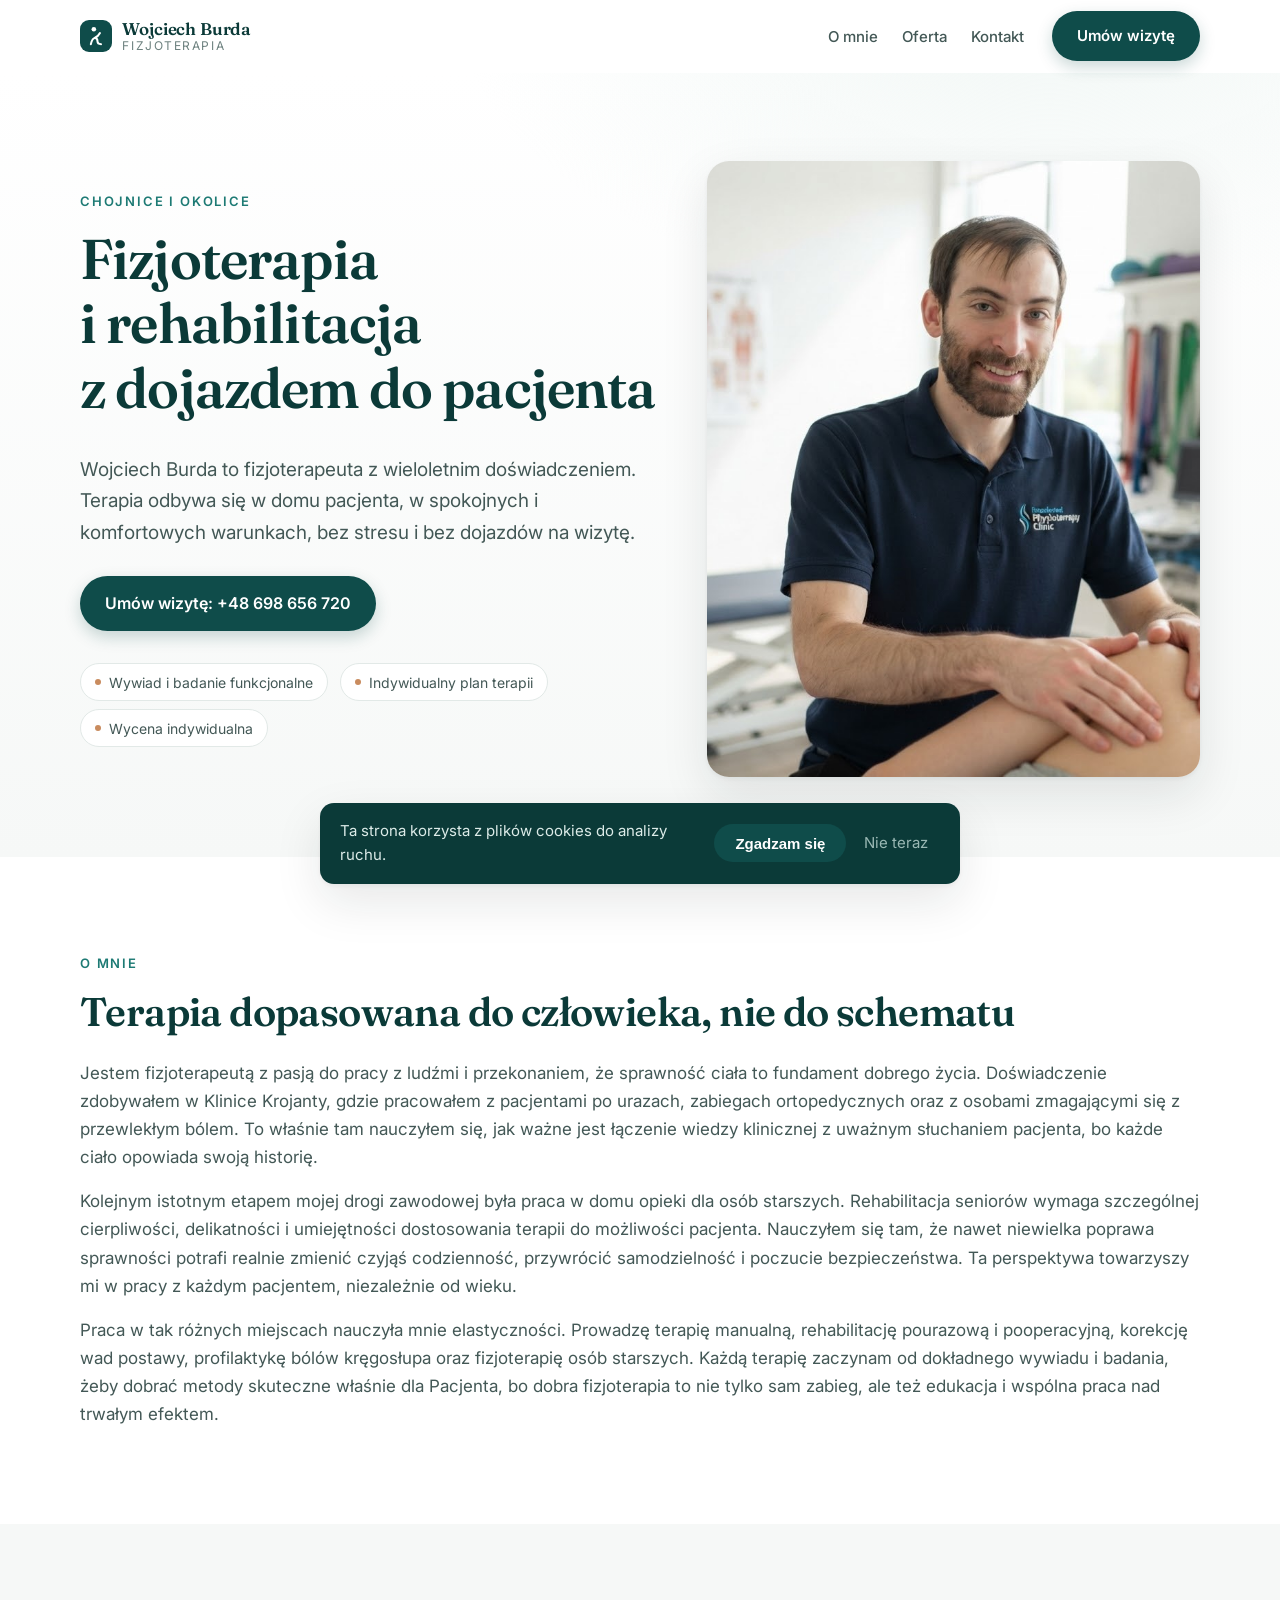
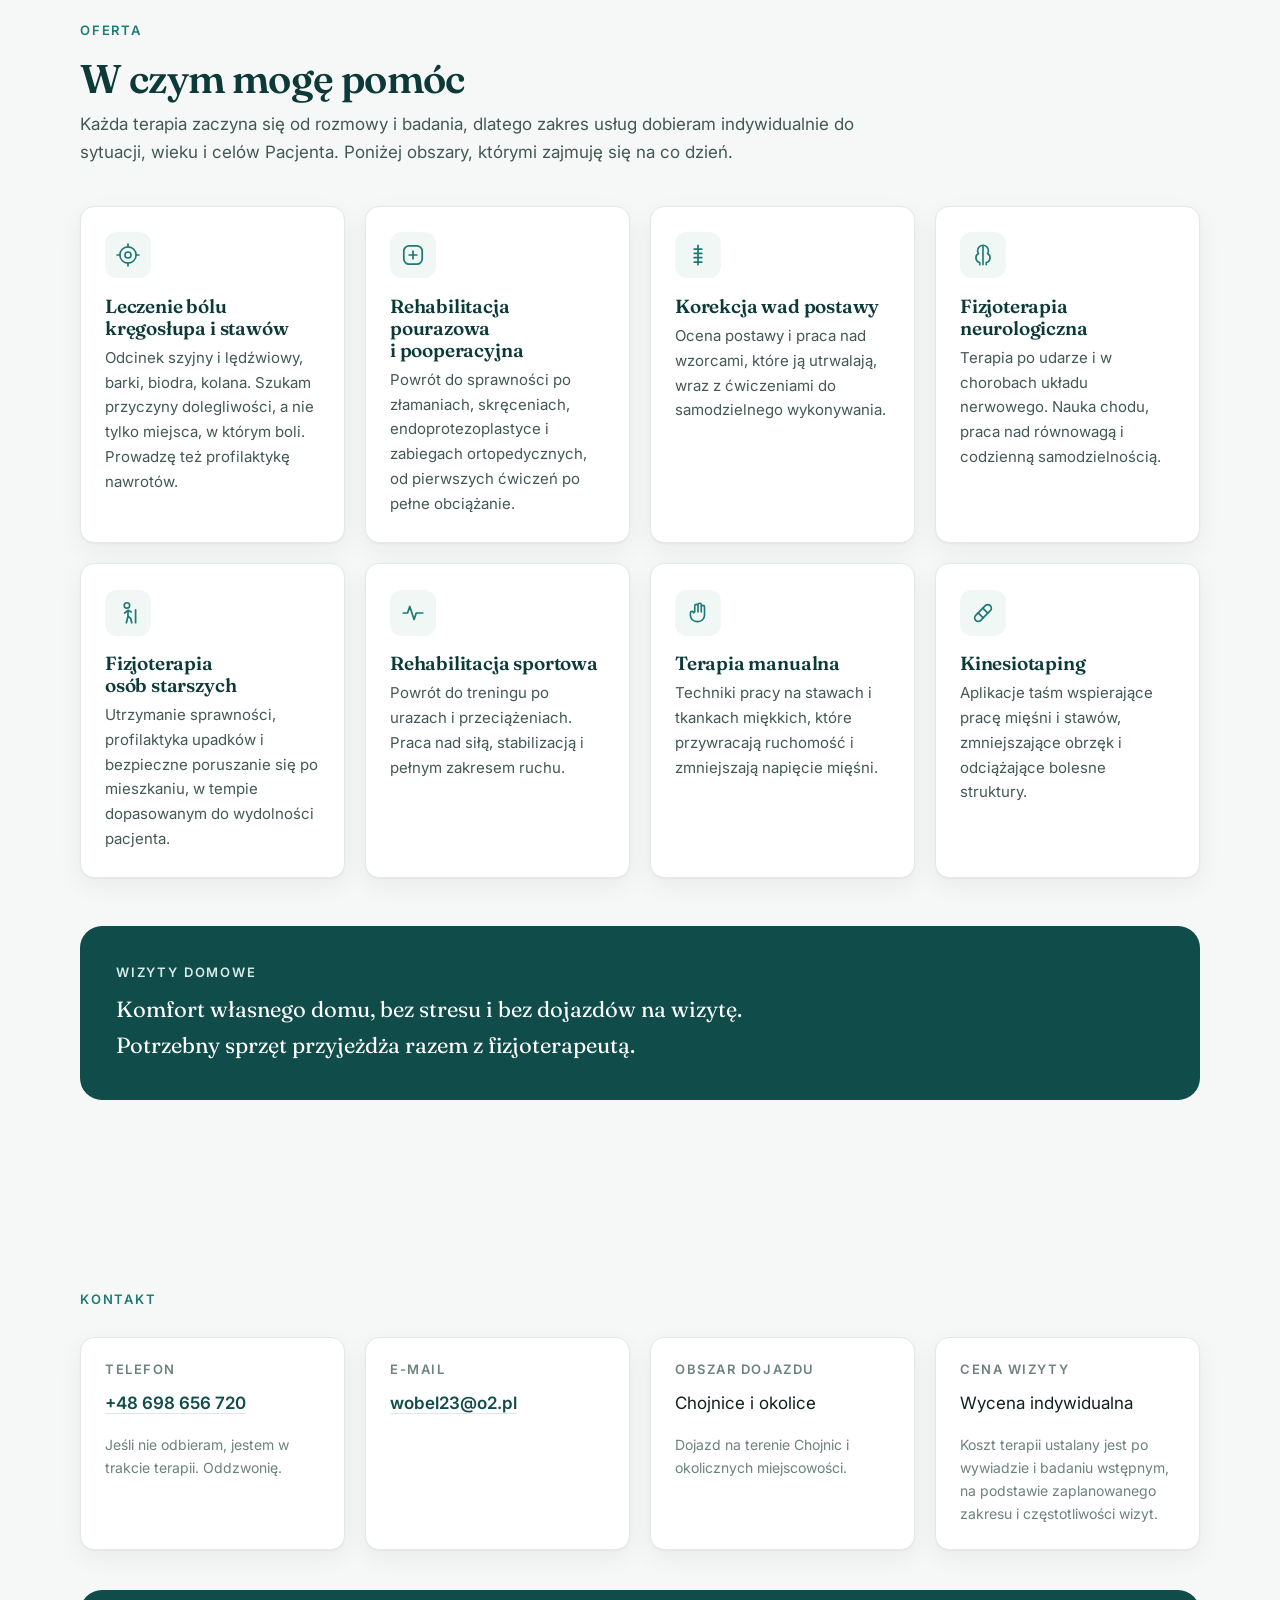
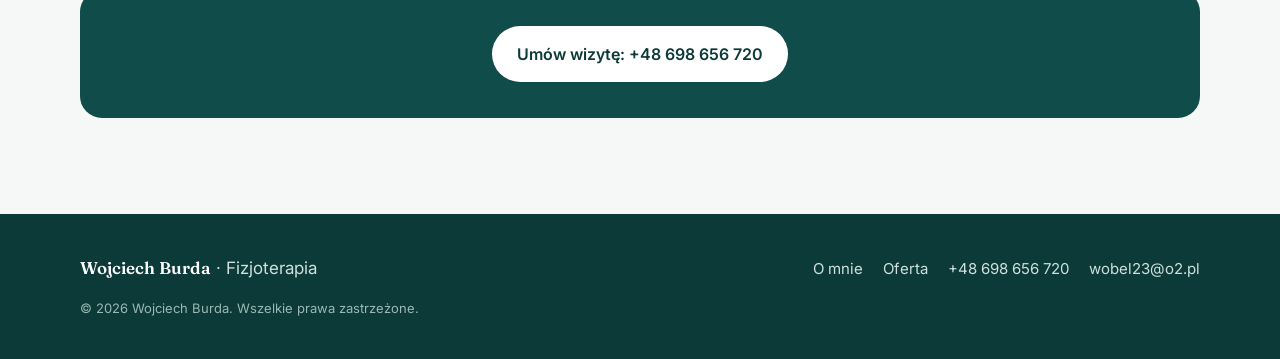
==== commit a185fc5a: "Uzależnij analitykę od zgody i dodaj baner cookies Google Analytics przestaje startować przy wejściu" ====
--- a/index.html
+++ b/index.html
@@ -3,6 +3,8 @@
 <head>
 <meta charset="utf-8">
 <meta name="viewport" content="width=device-width, initial-scale=1">
+
+<!-- Google Analytics uruchamia się dopiero po zgodzie, patrz script.js -->
 <title>Wojciech Burda, fizjoterapia z dojazdem, Chojnice i okolice</title>
 <meta name="description" content="Wojciech Burda to fizjoterapeuta z wieloletnim doświadczeniem. Terapia z dojazdem do domu pacjenta, Chojnice i okolice: rehabilitacja sportowa, terapia manualna, fizjoterapia neurologiczna, leczenie bólu. Tel. 698 656 720.">
 <meta name="theme-color" content="#0f4c4a">
--- a/styles.css
+++ b/styles.css
@@ -275,7 +275,6 @@
   grid-template-columns: minmax(0, .8fr) minmax(0, 1.2fr);
   align-items: start;
 }
-.col-narrow { position: sticky; top: 100px; }
 .prose p { color: var(--ink-soft); }
 
 /* ----------------------------------------------------------------- Cards */
@@ -357,6 +356,30 @@
   color: var(--teal-100); margin-bottom: .45rem;
 }
 
+/* ------------------------------------------------------- Zgoda na cookies */
+
+.cookie-bar {
+  position: fixed; z-index: 60;
+  left: 1rem; right: 1rem; bottom: 1rem;
+  max-width: 40rem; margin-inline: auto;
+  display: flex; flex-wrap: wrap; align-items: center; justify-content: space-between;
+  gap: .75rem 1.25rem;
+  background: var(--teal-900); color: #dcebe8;
+  padding: 1rem 1.25rem;
+  border-radius: var(--radius);
+  box-shadow: var(--shadow-lg);
+  font-size: .9375rem;
+}
+.cookie-bar p { margin: 0; flex: 1 1 15rem; }
+.cookie-bar-actions { display: flex; align-items: center; gap: .35rem; }
+.cookie-bar .btn { padding: .6rem 1.25rem; font-size: .9375rem; box-shadow: none; }
+.cookie-bar-decline {
+  background: none; border: 0; cursor: pointer;
+  font: inherit; color: #9ab8b4;
+  padding: .6rem .75rem; border-radius: 999px;
+}
+.cookie-bar-decline:hover { color: #fff; }
+
 /* ---------------------------------------------------------------- Footer */
 
 .site-footer {
@@ -390,7 +413,6 @@
 @media (max-width: 900px) {
   .hero-inner,
   .two-col { grid-template-columns: 1fr; }
-  .col-narrow { position: static; }
   .hero-media { order: -1; max-width: 420px; }
   .hero-media img, .hero-media .photo-slot { aspect-ratio: 4 / 3; }
 }
